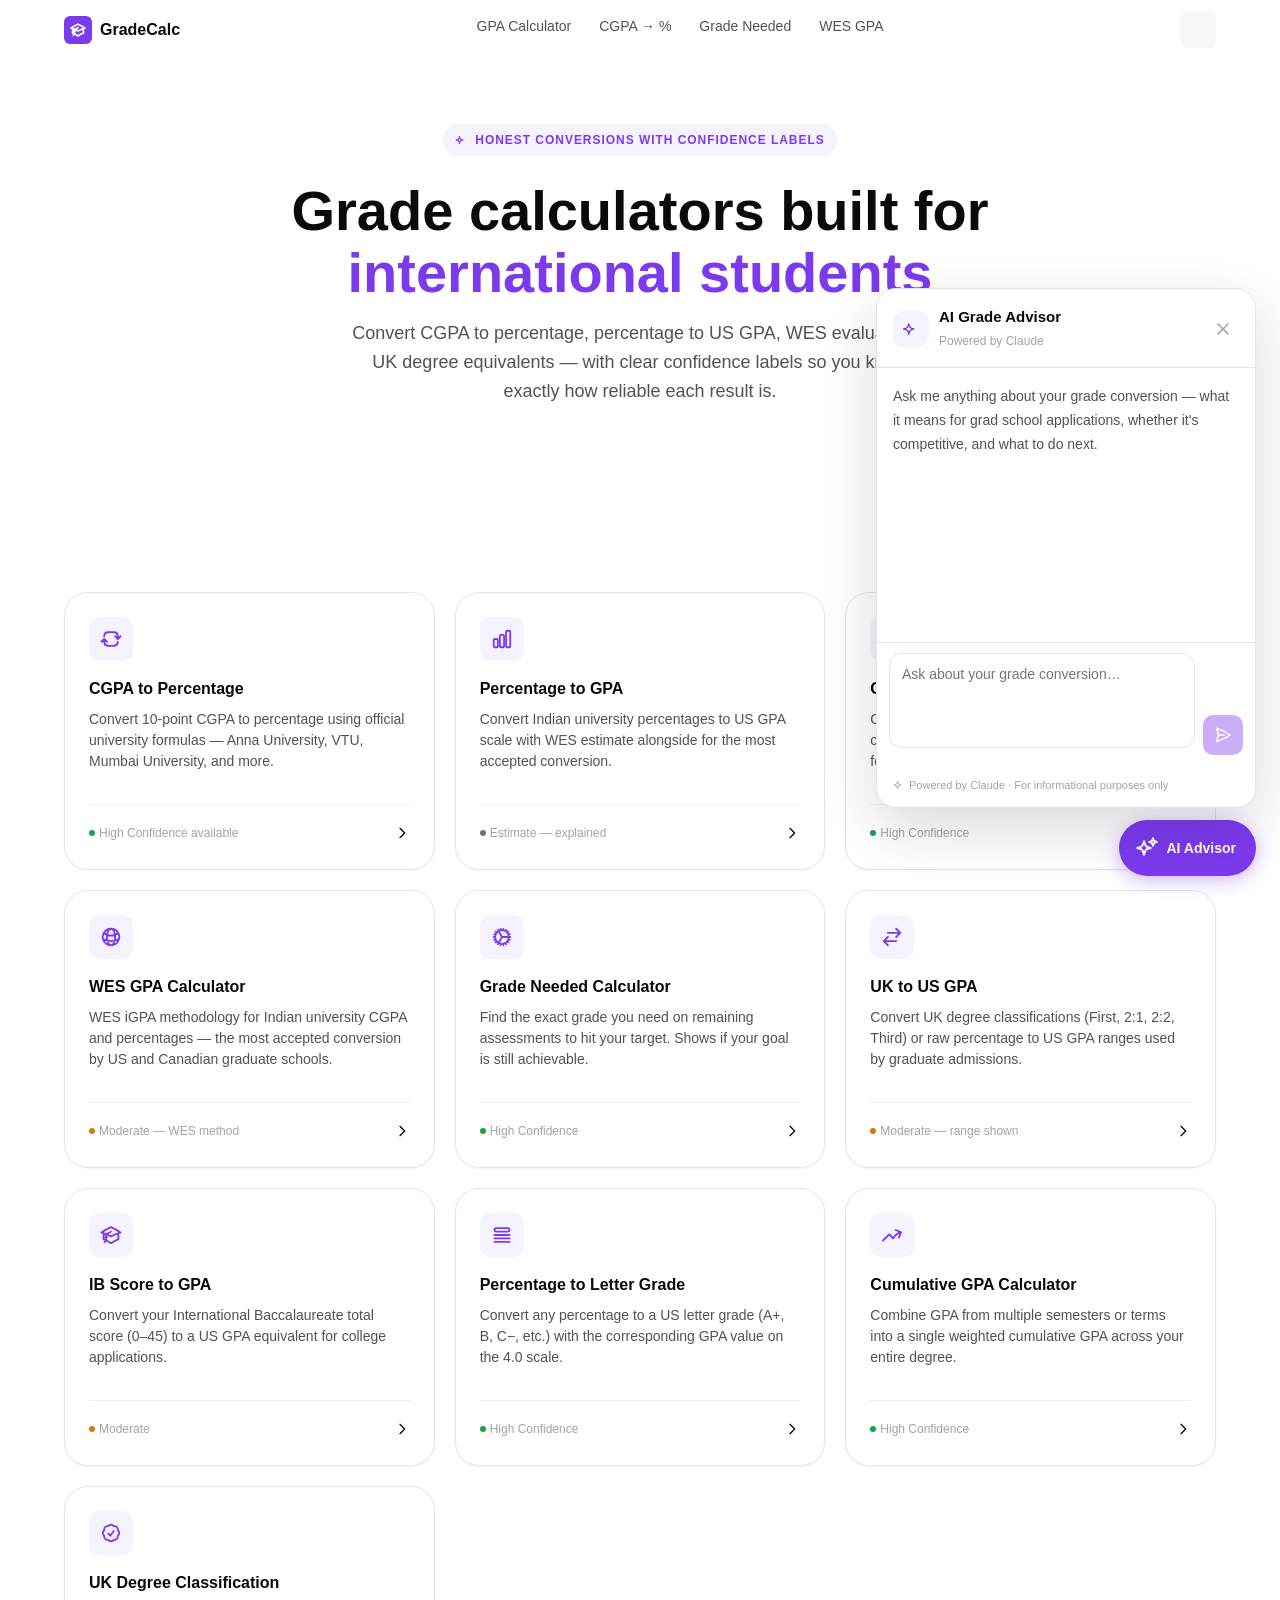
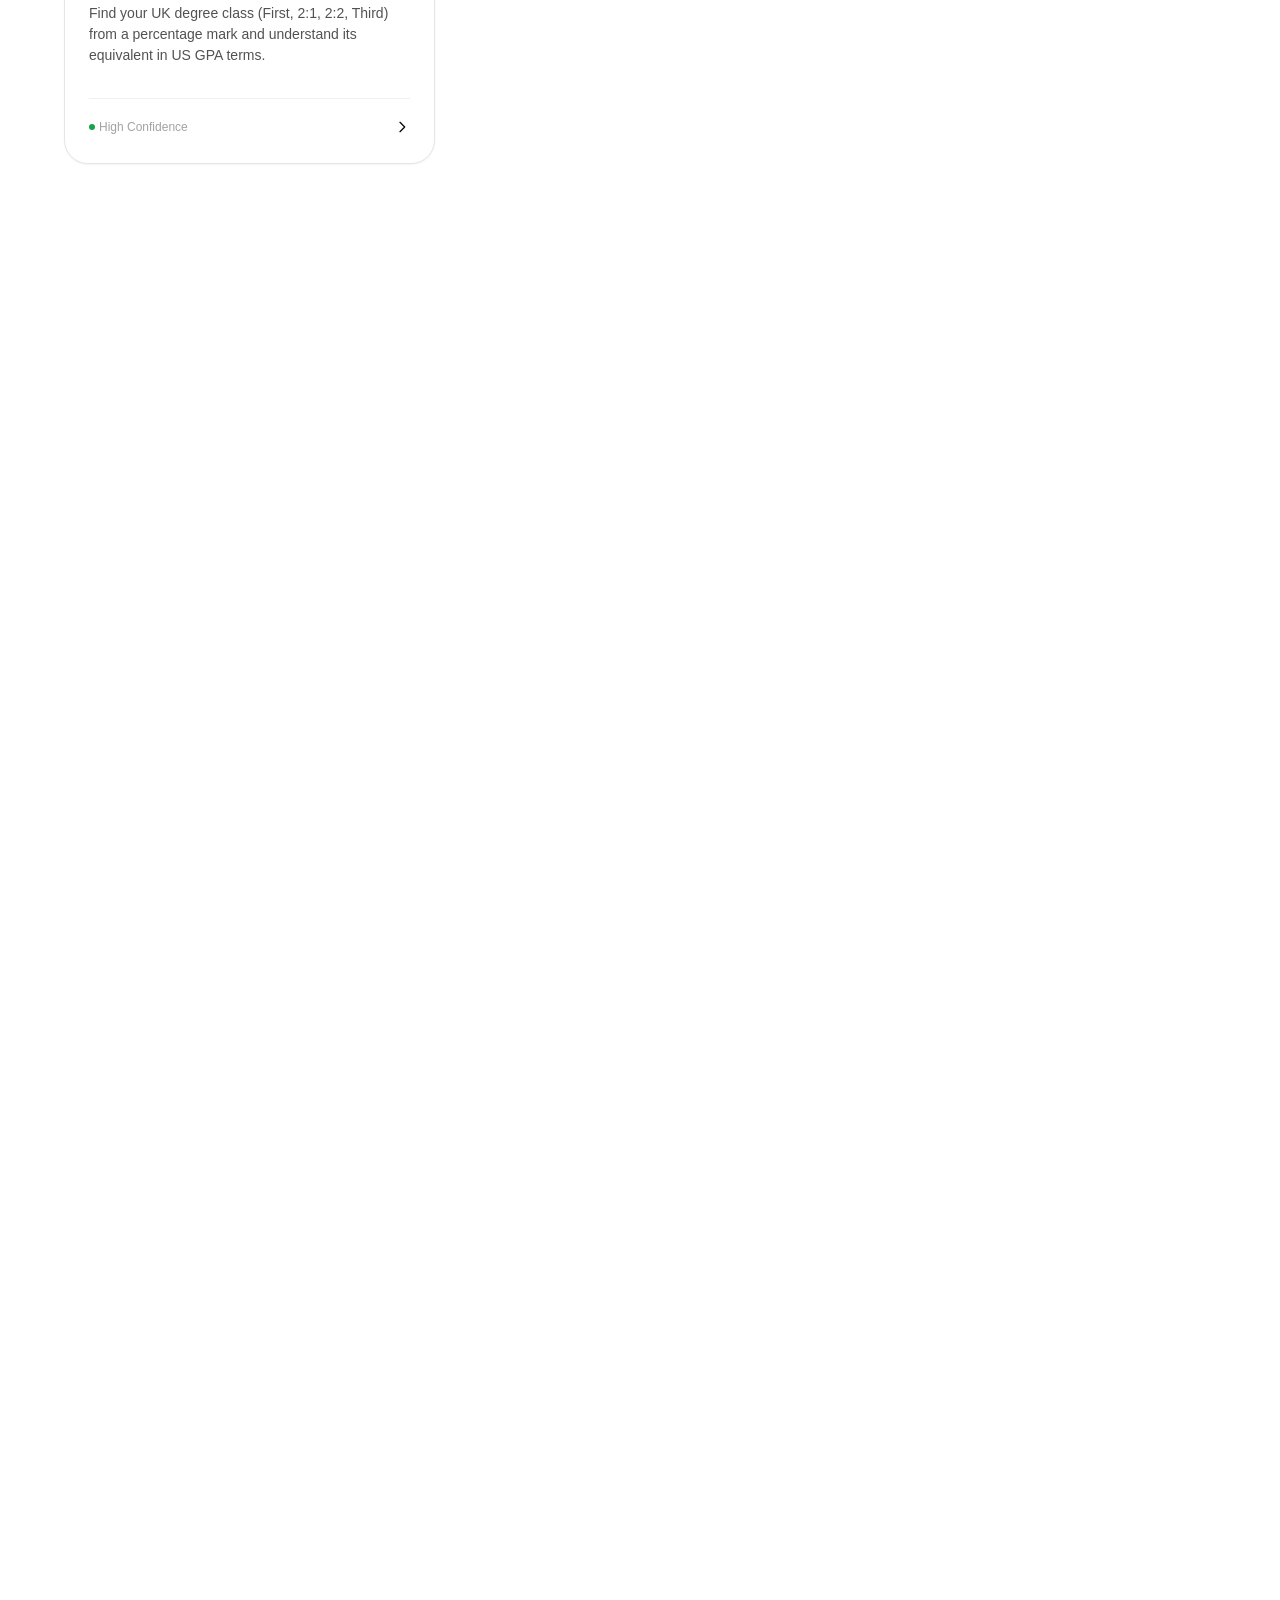
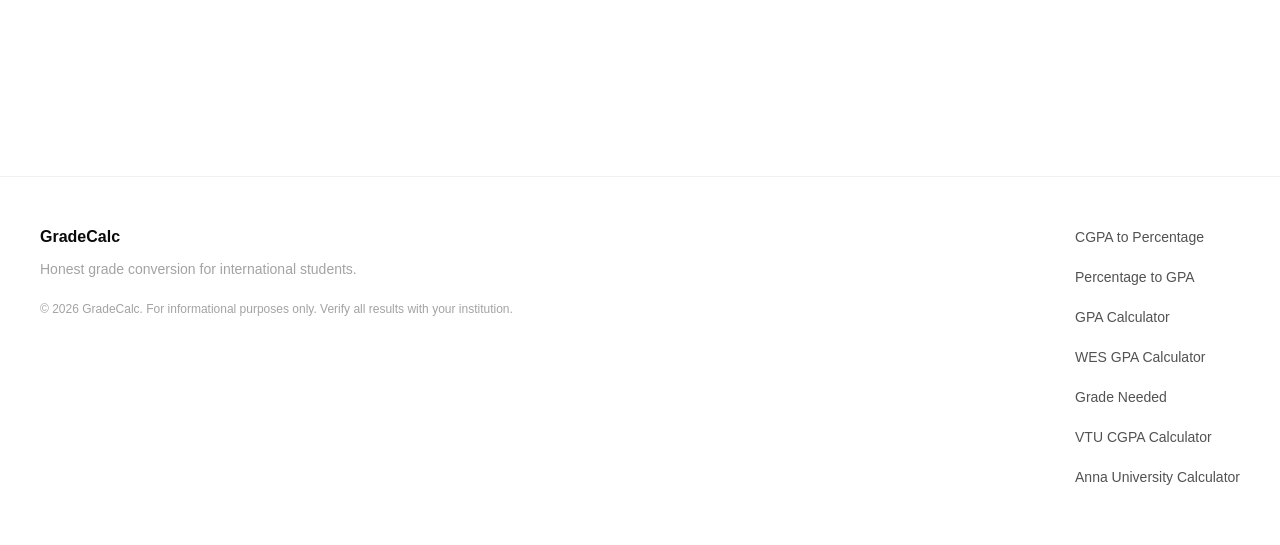
==== index.html @ edda4485 "initial build" ====
<!DOCTYPE html>
<html lang="en" data-page="home">
<head>
  <meta charset="UTF-8">
  <meta name="viewport" content="width=device-width, initial-scale=1.0">
  <title>Grade Calculator — GPA & CGPA Converter for Students</title>
  <meta name="description" content="Free grade calculators for international students: CGPA to percentage, percentage to GPA, WES GPA, UK degree conversion — all with honest confidence labels.">
  <link rel="canonical" href="https://YOURDOMAIN.com/">

  <!-- Open Graph -->
  <meta property="og:type"        content="website">
  <meta property="og:url"         content="https://YOURDOMAIN.com/">
  <meta property="og:title"       content="Grade Calculator — GPA & CGPA Converter for Students">
  <meta property="og:description" content="Free grade calculators for international students: CGPA to percentage, percentage to GPA, WES GPA, UK degree conversion — all with honest confidence labels.">

  <!-- Twitter -->
  <meta name="twitter:card"        content="summary">
  <meta name="twitter:title"       content="Grade Calculator — GPA & CGPA Converter for Students">
  <meta name="twitter:description" content="Free grade calculators for international students: CGPA to percentage, percentage to GPA, WES GPA, UK degree conversion.">

  <!-- Structured Data: WebSite -->
  <script type="application/ld+json">
  {
    "@context": "https://schema.org",
    "@type": "WebSite",
    "name": "GradeCalc",
    "url": "https://YOURDOMAIN.com/",
    "description": "Free grade conversion calculators for international students applying to US and UK universities.",
    "potentialAction": {
      "@type": "SearchAction",
      "target": "https://YOURDOMAIN.com/?q={search_term_string}",
      "query-input": "required name=search_term_string"
    }
  }
  </script>

  <!-- Structured Data: FAQPage -->
  <script type="application/ld+json">
  {
    "@context": "https://schema.org",
    "@type": "FAQPage",
    "mainEntity": [
      {
        "@type": "Question",
        "name": "How do I convert CGPA to percentage?",
        "acceptedAnswer": {
          "@type": "Answer",
          "text": "It depends on your university. Anna University uses CGPA × 9.5, VTU uses (CGPA − 0.75) × 10, and Mumbai University uses (CGPA × 7.1) + 11. Use our CGPA to Percentage Calculator for all formulas simultaneously."
        }
      },
      {
        "@type": "Question",
        "name": "What is a good GPA for US grad school from India?",
        "acceptedAnswer": {
          "@type": "Answer",
          "text": "Top US CS MS programs (rank 1–10) typically expect a GPA equivalent of 3.5+. Mid-tier programs (rank 20–50) generally accept 3.0–3.5. A CGPA of 8.0+ on a 10-point scale is roughly equivalent to 3.3–3.7 US GPA depending on the evaluator."
        }
      },
      {
        "@type": "Question",
        "name": "What is a WES GPA evaluation?",
        "acceptedAnswer": {
          "@type": "Answer",
          "text": "WES (World Education Services) is the most widely accepted international credential evaluator in the US and Canada. They use their own iGPA methodology to convert foreign grades to a 4.0 US GPA scale. Many US universities require a WES evaluation for international applicants."
        }
      },
      {
        "@type": "Question",
        "name": "How is a UK 2:1 degree equivalent in US GPA?",
        "acceptedAnswer": {
          "@type": "Answer",
          "text": "A UK Upper Second Class (2:1) degree, earned with marks between 60–69%, is generally equivalent to a US GPA of 3.3–3.7. This is MODERATE confidence — exact conversion depends on the receiving institution and credential evaluator."
        }
      },
      {
        "@type": "Question",
        "name": "How do I calculate my GPA online?",
        "acceptedAnswer": {
          "@type": "Answer",
          "text": "Use our GPA Calculator: enter each course's letter grade (A, B+, C, etc.) and credit hours. The calculator computes weighted GPA as Σ(grade points × credits) ÷ Σ(credits). This is exact arithmetic — High Confidence result."
        }
      },
      {
        "@type": "Question",
        "name": "What percentage is a 7.5 CGPA?",
        "acceptedAnswer": {
          "@type": "Answer",
          "text": "A 7.5 CGPA converts to: 71.25% (Anna University, ×9.5), 67.5% (VTU, formula (7.5−0.75)×10), and 64.25% (Mumbai University, (7.5×7.1)+11). The result varies by university — always use your institution's official formula."
        }
      },
      {
        "@type": "Question",
        "name": "Does a percentage to GPA conversion have an official standard?",
        "acceptedAnswer": {
          "@type": "Answer",
          "text": "No — the US does not have a national standard for converting percentage to GPA. US graduate schools read transcripts directly and apply their own evaluation. Any online converter gives an estimate only, which is why we label all such results as 'Estimate' rather than showing false precision."
        }
      },
      {
        "@type": "Question",
        "name": "What grade do I need on my final exam to pass?",
        "acceptedAnswer": {
          "@type": "Answer",
          "text": "Use the Grade Needed Calculator. Enter your current grade, what percentage of the course is complete, and your target final grade. The formula is: Required = (Target − Current × WeightDone) ÷ WeightRemaining. If the result exceeds 100%, it's mathematically impossible with your current standing."
        }
      }
    ]
  }
  </script>

  <link rel="stylesheet" href="/css/tokens.css">
  <link rel="stylesheet" href="/css/base.css">
  <link rel="stylesheet" href="/css/components.css">
  <link rel="stylesheet" href="/css/layout.css">
  <link rel="stylesheet" href="/css/animations.css">
</head>
<body class="page-fade-in">
  <a href="#main" class="skip-link">Skip to main content</a>

  <!-- Navbar -->
  <nav class="navbar" id="navbar">
    <div class="navbar__inner">
      <a href="/" class="navbar__logo">
        <div class="navbar__logo-icon" aria-hidden="true">
          <svg xmlns="http://www.w3.org/2000/svg" width="16" height="16" fill="none" viewBox="0 0 24 24" stroke="currentColor" stroke-width="2.5"><path stroke-linecap="round" stroke-linejoin="round" d="M4.26 10.147a60.436 60.436 0 00-.491 6.347A48.627 48.627 0 0112 20.904a48.627 48.627 0 018.232-4.41 60.46 60.46 0 00-.491-6.347m-15.482 0a50.57 50.57 0 00-2.658-.813A59.905 59.905 0 0112 3.493a59.902 59.902 0 0110.399 5.84c-.896.248-1.783.52-2.658.814m-15.482 0A50.697 50.697 0 0112 13.489a50.702 50.702 0 017.74-3.342M6.75 15a.75.75 0 100-1.5.75.75 0 000 1.5zm0 0v-3.675A55.378 55.378 0 0112 8.443m-7.007 11.55A5.981 5.981 0 006.75 15.75v-1.5"/></svg>
        </div>
        GradeCalc
      </a>
      <ul class="navbar__links" role="list">
        <li><a href="/gpa-calculator.html" class="navbar__link">GPA Calculator</a></li>
        <li><a href="/cgpa-to-percentage.html" class="navbar__link">CGPA → %</a></li>
        <li><a href="/grade-needed-calculator.html" class="navbar__link">Grade Needed</a></li>
        <li><a href="/wes-gpa-calculator.html" class="navbar__link">WES GPA</a></li>
      </ul>
      <div class="navbar__actions">
        <button class="theme-toggle" data-action="toggle-theme" aria-label="Toggle dark mode">
          <span data-theme-icon aria-hidden="true"></span>
        </button>
        <button class="nav-hamburger" id="nav-hamburger" aria-label="Open menu" aria-expanded="false">
          <svg xmlns="http://www.w3.org/2000/svg" width="20" height="20" fill="none" viewBox="0 0 24 24" stroke="currentColor" stroke-width="2" aria-hidden="true"><path stroke-linecap="round" stroke-linejoin="round" d="M3.75 6.75h16.5M3.75 12h16.5m-16.5 5.25h16.5"/></svg>
        </button>
      </div>
    </div>
  </nav>

  <!-- Mobile Drawer -->
  <div class="nav-overlay" id="nav-overlay" aria-hidden="true"></div>
  <nav class="nav-drawer" id="nav-drawer" aria-label="Mobile navigation">
    <button class="nav-drawer__close" id="nav-close" aria-label="Close menu">
      <svg xmlns="http://www.w3.org/2000/svg" width="20" height="20" fill="none" viewBox="0 0 24 24" stroke="currentColor" stroke-width="2"><path stroke-linecap="round" stroke-linejoin="round" d="M6 18L18 6M6 6l12 12"/></svg>
    </button>
    <a href="/" class="nav-drawer__link">Home</a>
    <a href="/gpa-calculator.html" class="nav-drawer__link">GPA Calculator</a>
    <a href="/cgpa-to-percentage.html" class="nav-drawer__link">CGPA to Percentage</a>
    <a href="/percentage-to-gpa.html" class="nav-drawer__link">Percentage to GPA</a>
    <a href="/wes-gpa-calculator.html" class="nav-drawer__link">WES GPA Calculator</a>
    <a href="/grade-needed-calculator.html" class="nav-drawer__link">Grade Needed</a>
    <a href="/uk-to-us-gpa.html" class="nav-drawer__link">UK to US GPA</a>
    <a href="/ib-to-gpa.html" class="nav-drawer__link">IB to GPA</a>
    <a href="/uk-degree-classification.html" class="nav-drawer__link">UK Degree Classification</a>
  </nav>

  <main id="main">
    <!-- Hero -->
    <section class="hero">
      <div class="hero__eyebrow">
        <svg xmlns="http://www.w3.org/2000/svg" width="12" height="12" fill="none" viewBox="0 0 24 24" stroke="currentColor" stroke-width="2.5"><path stroke-linecap="round" stroke-linejoin="round" d="M9.813 15.904L9 18.75l-.813-2.846a4.5 4.5 0 00-3.09-3.09L2.25 12l2.846-.813a4.5 4.5 0 003.09-3.09L9 5.25l.813 2.846a4.5 4.5 0 003.09 3.09L15.75 12l-2.846.813a4.5 4.5 0 00-3.09 3.09z"/></svg>
        Honest conversions with confidence labels
      </div>
      <h1 class="hero__title">Grade calculators built for <span>international students</span></h1>
      <p class="hero__subtitle">Convert CGPA to percentage, percentage to US GPA, WES evaluations, UK degree equivalents — with clear confidence labels so you know exactly how reliable each result is.</p>
    </section>

    <!-- Ad slot: leaderboard (above fold, pre-sized to prevent CLS) -->
    <div class="ad-slot-top">
      <div class="ad-slot ad-slot--leaderboard" data-position="top" aria-hidden="true"></div>
    </div>

    <!-- Calculator Grid -->
    <section style="max-width:var(--max-width);margin:0 auto;padding:0 var(--space-6) var(--space-16);">
      <div class="calc-grid">

        <!-- 1. CGPA to Percentage -->
        <a href="/cgpa-to-percentage.html" class="calc-grid-card">
          <div class="calc-grid-card__icon" aria-hidden="true">
            <svg xmlns="http://www.w3.org/2000/svg" width="22" height="22" fill="none" viewBox="0 0 24 24" stroke="currentColor" stroke-width="2"><path stroke-linecap="round" stroke-linejoin="round" d="M19.5 12c0-1.232-.046-2.453-.138-3.662a4.006 4.006 0 00-3.7-3.7 48.678 48.678 0 00-7.324 0 4.006 4.006 0 00-3.7 3.7c-.017.22-.032.441-.046.662M19.5 12l3-3m-3 3l-3-3m-12 3c0 1.232.046 2.453.138 3.662a4.006 4.006 0 003.7 3.7 48.656 48.656 0 007.324 0 4.006 4.006 0 003.7-3.7c.017-.22.032-.441.046-.662M4.5 12l3 3m-3-3l-3 3"/></svg>
          </div>
          <div class="calc-grid-card__title">CGPA to Percentage</div>
          <p class="calc-grid-card__desc">Convert 10-point CGPA to percentage using official university formulas — Anna University, VTU, Mumbai University, and more.</p>
          <div class="calc-grid-card__footer">
            <span class="calc-grid-card__confidence">
              <span style="width:6px;height:6px;border-radius:50%;background:var(--color-confidence-high);display:inline-block;"></span>
              High Confidence available
            </span>
            <svg xmlns="http://www.w3.org/2000/svg" width="16" height="16" fill="none" viewBox="0 0 24 24" stroke="currentColor" stroke-width="2"><path stroke-linecap="round" stroke-linejoin="round" d="M9 5l7 7-7 7"/></svg>
          </div>
        </a>

        <!-- 2. Percentage to GPA -->
        <a href="/percentage-to-gpa.html" class="calc-grid-card">
          <div class="calc-grid-card__icon" aria-hidden="true">
            <svg xmlns="http://www.w3.org/2000/svg" width="22" height="22" fill="none" viewBox="0 0 24 24" stroke="currentColor" stroke-width="2"><path stroke-linecap="round" stroke-linejoin="round" d="M3 13.125C3 12.504 3.504 12 4.125 12h2.25c.621 0 1.125.504 1.125 1.125v6.75C7.5 20.496 6.996 21 6.375 21h-2.25A1.125 1.125 0 013 19.875v-6.75zM9.75 8.625c0-.621.504-1.125 1.125-1.125h2.25c.621 0 1.125.504 1.125 1.125v11.25c0 .621-.504 1.125-1.125 1.125h-2.25a1.125 1.125 0 01-1.125-1.125V8.625zM16.5 4.125c0-.621.504-1.125 1.125-1.125h2.25C20.496 3 21 3.504 21 4.125v15.75c0 .621-.504 1.125-1.125 1.125h-2.25a1.125 1.125 0 01-1.125-1.125V4.125z"/></svg>
          </div>
          <div class="calc-grid-card__title">Percentage to GPA</div>
          <p class="calc-grid-card__desc">Convert Indian university percentages to US GPA scale with WES estimate alongside for the most accepted conversion.</p>
          <div class="calc-grid-card__footer">
            <span class="calc-grid-card__confidence">
              <span style="width:6px;height:6px;border-radius:50%;background:var(--color-confidence-estimate);display:inline-block;"></span>
              Estimate — explained
            </span>
            <svg xmlns="http://www.w3.org/2000/svg" width="16" height="16" fill="none" viewBox="0 0 24 24" stroke="currentColor" stroke-width="2"><path stroke-linecap="round" stroke-linejoin="round" d="M9 5l7 7-7 7"/></svg>
          </div>
        </a>

        <!-- 3. GPA Calculator -->
        <a href="/gpa-calculator.html" class="calc-grid-card">
          <div class="calc-grid-card__icon" aria-hidden="true">
            <svg xmlns="http://www.w3.org/2000/svg" width="22" height="22" fill="none" viewBox="0 0 24 24" stroke="currentColor" stroke-width="2"><path stroke-linecap="round" stroke-linejoin="round" d="M15.75 15.75V18m-7.5-6.75h.008v.008H8.25v-.008zm0 2.25h.008v.008H8.25V13.5zm0 2.25h.008v.008H8.25v-.008zm0 2.25h.008v.008H8.25V18zm2.498-6.75h.007v.008h-.007v-.008zm0 2.25h.007v.008h-.007V13.5zm0 2.25h.007v.008h-.007v-.008zm0 2.25h.007v.008h-.007V18zm2.504-6.75h.008v.008h-.008v-.008zm0 2.25h.008v.008h-.008V13.5zm0 2.25h.008v.008h-.008v-.008zm0 2.25h.008v.008h-.008V18zm2.498-6.75h.008v.008h-.008v-.008zm0 2.25h.008v.008h-.008V13.5zM8.25 6h7.5v2.25h-7.5V6zM12 2.25c-1.892 0-3.758.11-5.593.322C5.307 2.7 4.5 3.616 4.5 4.698V18a2.25 2.25 0 002.25 2.25h10.5A2.25 2.25 0 0019.5 18V4.698c0-1.082-.768-1.998-1.908-2.126A48.424 48.424 0 0012 2.25z"/></svg>
          </div>
          <div class="calc-grid-card__title">GPA Calculator</div>
          <p class="calc-grid-card__desc">Calculate weighted cumulative GPA up to 30 courses. Enter grade (A, B+, etc.) and credit hours for exact arithmetic results.</p>
          <div class="calc-grid-card__footer">
            <span class="calc-grid-card__confidence">
              <span style="width:6px;height:6px;border-radius:50%;background:var(--color-confidence-high);display:inline-block;"></span>
              High Confidence
            </span>
            <svg xmlns="http://www.w3.org/2000/svg" width="16" height="16" fill="none" viewBox="0 0 24 24" stroke="currentColor" stroke-width="2"><path stroke-linecap="round" stroke-linejoin="round" d="M9 5l7 7-7 7"/></svg>
          </div>
        </a>

        <!-- 4. WES GPA Calculator -->
        <a href="/wes-gpa-calculator.html" class="calc-grid-card">
          <div class="calc-grid-card__icon" aria-hidden="true">
            <svg xmlns="http://www.w3.org/2000/svg" width="22" height="22" fill="none" viewBox="0 0 24 24" stroke="currentColor" stroke-width="2"><path stroke-linecap="round" stroke-linejoin="round" d="M12 21a9.004 9.004 0 008.716-6.747M12 21a9.004 9.004 0 01-8.716-6.747M12 21c2.485 0 4.5-4.03 4.5-9S14.485 3 12 3m0 18c-2.485 0-4.5-4.03-4.5-9S9.515 3 12 3m0 0a8.997 8.997 0 017.843 4.582M12 3a8.997 8.997 0 00-7.843 4.582m15.686 0A11.953 11.953 0 0112 10.5c-2.998 0-5.74-1.1-7.843-2.918m15.686 0A8.959 8.959 0 0121 12c0 .778-.099 1.533-.284 2.253m0 0A17.919 17.919 0 0112 16.5c-3.162 0-6.133-.815-8.716-2.247m0 0A9.015 9.015 0 013 12c0-1.605.42-3.113 1.157-4.418"/></svg>
          </div>
          <div class="calc-grid-card__title">WES GPA Calculator</div>
          <p class="calc-grid-card__desc">WES iGPA methodology for Indian university CGPA and percentages — the most accepted conversion by US and Canadian graduate schools.</p>
          <div class="calc-grid-card__footer">
            <span class="calc-grid-card__confidence">
              <span style="width:6px;height:6px;border-radius:50%;background:var(--color-confidence-moderate);display:inline-block;"></span>
              Moderate — WES method
            </span>
            <svg xmlns="http://www.w3.org/2000/svg" width="16" height="16" fill="none" viewBox="0 0 24 24" stroke="currentColor" stroke-width="2"><path stroke-linecap="round" stroke-linejoin="round" d="M9 5l7 7-7 7"/></svg>
          </div>
        </a>

        <!-- 5. Grade Needed -->
        <a href="/grade-needed-calculator.html" class="calc-grid-card">
          <div class="calc-grid-card__icon" aria-hidden="true">
            <svg xmlns="http://www.w3.org/2000/svg" width="22" height="22" fill="none" viewBox="0 0 24 24" stroke="currentColor" stroke-width="2"><path stroke-linecap="round" stroke-linejoin="round" d="M4.5 12a7.5 7.5 0 0015 0m-15 0a7.5 7.5 0 1115 0m-15 0H3m16.5 0H21m-1.5 0H12m-8.457 3.077l1.41-.513m14.095-5.13l1.41-.513M5.106 17.785l1.15-.964m11.49-9.642l1.149-.964M7.501 19.795l.75-1.3m7.5-12.99l.75-1.3m-6.063 16.658l.26-1.477m2.605-14.772l.26-1.477m0 17.726l-.26-1.477M10.698 4.614l-.26-1.477M16.5 19.794l-.75-1.299M7.5 4.205L12 12m6.894 5.785l-1.149-.964M6.256 7.178l-1.15-.964m15.352 8.864l-1.41-.513M4.954 9.435l-1.41-.514M12.002 12l-3.75 6.495"/></svg>
          </div>
          <div class="calc-grid-card__title">Grade Needed Calculator</div>
          <p class="calc-grid-card__desc">Find the exact grade you need on remaining assessments to hit your target. Shows if your goal is still achievable.</p>
          <div class="calc-grid-card__footer">
            <span class="calc-grid-card__confidence">
              <span style="width:6px;height:6px;border-radius:50%;background:var(--color-confidence-high);display:inline-block;"></span>
              High Confidence
            </span>
            <svg xmlns="http://www.w3.org/2000/svg" width="16" height="16" fill="none" viewBox="0 0 24 24" stroke="currentColor" stroke-width="2"><path stroke-linecap="round" stroke-linejoin="round" d="M9 5l7 7-7 7"/></svg>
          </div>
        </a>

        <!-- 6. UK to US GPA -->
        <a href="/uk-to-us-gpa.html" class="calc-grid-card">
          <div class="calc-grid-card__icon" aria-hidden="true">
            <svg xmlns="http://www.w3.org/2000/svg" width="22" height="22" fill="none" viewBox="0 0 24 24" stroke="currentColor" stroke-width="2"><path stroke-linecap="round" stroke-linejoin="round" d="M7.5 21L3 16.5m0 0L7.5 12M3 16.5h13.5m0-13.5L21 7.5m0 0L16.5 12M21 7.5H7.5"/></svg>
          </div>
          <div class="calc-grid-card__title">UK to US GPA</div>
          <p class="calc-grid-card__desc">Convert UK degree classifications (First, 2:1, 2:2, Third) or raw percentage to US GPA ranges used by graduate admissions.</p>
          <div class="calc-grid-card__footer">
            <span class="calc-grid-card__confidence">
              <span style="width:6px;height:6px;border-radius:50%;background:var(--color-confidence-moderate);display:inline-block;"></span>
              Moderate — range shown
            </span>
            <svg xmlns="http://www.w3.org/2000/svg" width="16" height="16" fill="none" viewBox="0 0 24 24" stroke="currentColor" stroke-width="2"><path stroke-linecap="round" stroke-linejoin="round" d="M9 5l7 7-7 7"/></svg>
          </div>
        </a>

        <!-- 7. IB to GPA -->
        <a href="/ib-to-gpa.html" class="calc-grid-card">
          <div class="calc-grid-card__icon" aria-hidden="true">
            <svg xmlns="http://www.w3.org/2000/svg" width="22" height="22" fill="none" viewBox="0 0 24 24" stroke="currentColor" stroke-width="2"><path stroke-linecap="round" stroke-linejoin="round" d="M4.26 10.147a60.436 60.436 0 00-.491 6.347A48.627 48.627 0 0112 20.904a48.627 48.627 0 018.232-4.41 60.46 60.46 0 00-.491-6.347m-15.482 0a50.57 50.57 0 00-2.658-.813A59.905 59.905 0 0112 3.493a59.902 59.902 0 0110.399 5.84c-.896.248-1.783.52-2.658.814m-15.482 0A50.697 50.697 0 0112 13.489a50.702 50.702 0 017.74-3.342M6.75 15a.75.75 0 100-1.5.75.75 0 000 1.5zm0 0v-3.675A55.378 55.378 0 0112 8.443m-7.007 11.55A5.981 5.981 0 006.75 15.75v-1.5"/></svg>
          </div>
          <div class="calc-grid-card__title">IB Score to GPA</div>
          <p class="calc-grid-card__desc">Convert your International Baccalaureate total score (0–45) to a US GPA equivalent for college applications.</p>
          <div class="calc-grid-card__footer">
            <span class="calc-grid-card__confidence">
              <span style="width:6px;height:6px;border-radius:50%;background:var(--color-confidence-moderate);display:inline-block;"></span>
              Moderate
            </span>
            <svg xmlns="http://www.w3.org/2000/svg" width="16" height="16" fill="none" viewBox="0 0 24 24" stroke="currentColor" stroke-width="2"><path stroke-linecap="round" stroke-linejoin="round" d="M9 5l7 7-7 7"/></svg>
          </div>
        </a>

        <!-- 8. Percentage to Letter Grade -->
        <a href="/percentage-to-letter-grade.html" class="calc-grid-card">
          <div class="calc-grid-card__icon" aria-hidden="true">
            <svg xmlns="http://www.w3.org/2000/svg" width="22" height="22" fill="none" viewBox="0 0 24 24" stroke="currentColor" stroke-width="2"><path stroke-linecap="round" stroke-linejoin="round" d="M3.75 12h16.5m-16.5 3.75h16.5M3.75 19.5h16.5M5.625 4.5h12.75a1.875 1.875 0 010 3.75H5.625a1.875 1.875 0 010-3.75z"/></svg>
          </div>
          <div class="calc-grid-card__title">Percentage to Letter Grade</div>
          <p class="calc-grid-card__desc">Convert any percentage to a US letter grade (A+, B, C−, etc.) with the corresponding GPA value on the 4.0 scale.</p>
          <div class="calc-grid-card__footer">
            <span class="calc-grid-card__confidence">
              <span style="width:6px;height:6px;border-radius:50%;background:var(--color-confidence-high);display:inline-block;"></span>
              High Confidence
            </span>
            <svg xmlns="http://www.w3.org/2000/svg" width="16" height="16" fill="none" viewBox="0 0 24 24" stroke="currentColor" stroke-width="2"><path stroke-linecap="round" stroke-linejoin="round" d="M9 5l7 7-7 7"/></svg>
          </div>
        </a>

        <!-- 9. Cumulative GPA -->
        <a href="/cumulative-gpa-calculator.html" class="calc-grid-card">
          <div class="calc-grid-card__icon" aria-hidden="true">
            <svg xmlns="http://www.w3.org/2000/svg" width="22" height="22" fill="none" viewBox="0 0 24 24" stroke="currentColor" stroke-width="2"><path stroke-linecap="round" stroke-linejoin="round" d="M2.25 18L9 11.25l4.306 4.307a11.95 11.95 0 015.814-5.519l2.74-1.22m0 0l-5.94-2.28m5.94 2.28l-2.28 5.941"/></svg>
          </div>
          <div class="calc-grid-card__title">Cumulative GPA Calculator</div>
          <p class="calc-grid-card__desc">Combine GPA from multiple semesters or terms into a single weighted cumulative GPA across your entire degree.</p>
          <div class="calc-grid-card__footer">
            <span class="calc-grid-card__confidence">
              <span style="width:6px;height:6px;border-radius:50%;background:var(--color-confidence-high);display:inline-block;"></span>
              High Confidence
            </span>
            <svg xmlns="http://www.w3.org/2000/svg" width="16" height="16" fill="none" viewBox="0 0 24 24" stroke="currentColor" stroke-width="2"><path stroke-linecap="round" stroke-linejoin="round" d="M9 5l7 7-7 7"/></svg>
          </div>
        </a>

        <!-- 10. UK Degree Classification -->
        <a href="/uk-degree-classification.html" class="calc-grid-card">
          <div class="calc-grid-card__icon" aria-hidden="true">
            <svg xmlns="http://www.w3.org/2000/svg" width="22" height="22" fill="none" viewBox="0 0 24 24" stroke="currentColor" stroke-width="2"><path stroke-linecap="round" stroke-linejoin="round" d="M9 12.75L11.25 15 15 9.75M21 12c0 1.268-.63 2.39-1.593 3.068a3.745 3.745 0 01-1.043 3.296 3.745 3.745 0 01-3.296 1.043A3.745 3.745 0 0112 21c-1.268 0-2.39-.63-3.068-1.593a3.746 3.746 0 01-3.296-1.043 3.745 3.745 0 01-1.043-3.296A3.745 3.745 0 013 12c0-1.268.63-2.39 1.593-3.068a3.745 3.745 0 011.043-3.296 3.746 3.746 0 013.296-1.043A3.746 3.746 0 0112 3c1.268 0 2.39.63 3.068 1.593a3.746 3.746 0 013.296 1.043 3.746 3.746 0 011.043 3.296A3.745 3.745 0 0121 12z"/></svg>
          </div>
          <div class="calc-grid-card__title">UK Degree Classification</div>
          <p class="calc-grid-card__desc">Find your UK degree class (First, 2:1, 2:2, Third) from a percentage mark and understand its equivalent in US GPA terms.</p>
          <div class="calc-grid-card__footer">
            <span class="calc-grid-card__confidence">
              <span style="width:6px;height:6px;border-radius:50%;background:var(--color-confidence-high);display:inline-block;"></span>
              High Confidence
            </span>
            <svg xmlns="http://www.w3.org/2000/svg" width="16" height="16" fill="none" viewBox="0 0 24 24" stroke="currentColor" stroke-width="2"><path stroke-linecap="round" stroke-linejoin="round" d="M9 5l7 7-7 7"/></svg>
          </div>
        </a>

      </div><!-- /.calc-grid -->
    </section>

    <!-- Content section -->
    <section style="max-width:760px;margin:0 auto;padding:0 var(--space-6) var(--space-16);" class="reveal">
      <div class="prose">
        <h2>Why a grade conversion calculator built for international students?</h2>
        <p>Most online grade calculators were built for US students. They show a single number — often wrong — and never explain how confident they are in that number. For international students applying to US or UK graduate programs, this false precision can be genuinely harmful: you might decide not to apply to a program you could get into, or apply to one that's out of reach.</p>

        <p>GradeCalc is different in one fundamental way: <strong>every result shows its confidence tier</strong> — High, Moderate, or Estimate — so you know when to trust the number and when to verify it. If an official university formula exists (like VTU's or Anna University's), we use it and label the result High Confidence. If it's a widely-used approximation (like UK degree to US GPA), we show a range with Moderate confidence. If there's no standard at all, we say so explicitly.</p>

        <h2>What the confidence tiers mean</h2>
        <p><strong>High Confidence</strong> means an official formula exists, published by the university or institution. The result is exact. <strong>Moderate Confidence</strong> means a widely-accepted approximation is used, but the result depends on the receiving institution. We show a range. <strong>Estimate</strong> means there is no official standard — the result is for general reference only, and you should verify directly with your target institution.</p>

        <p>No other grade calculator in this space labels its results this way. It's a trust feature, not a cop-out.</p>

        <h2>Who this site is for</h2>
        <p>Primarily Indian undergraduate students applying to MS programs in the US or UK. Indian universities use 10-point CGPA scales, percentages, or letter grades — none of which map cleanly to the 4.0 US GPA scale. The conversion is genuinely ambiguous, and the AI Advisor on this site helps explain what your specific grade means for specific programs.</p>

        <div class="callout callout--info" style="margin-top:var(--space-6);">
          <svg xmlns="http://www.w3.org/2000/svg" class="callout__icon" width="16" height="16" fill="none" viewBox="0 0 24 24" stroke="currentColor" stroke-width="2"><path stroke-linecap="round" stroke-linejoin="round" d="M13 16h-1v-4h-1m1-4h.01M21 12a9 9 0 11-18 0 9 9 0 0118 0z"/></svg>
          <span>These calculators are for informational purposes only. Always verify conversions directly with your target institution or a credential evaluator such as WES before submitting applications.</span>
        </div>
      </div>

      <!-- FAQ -->
      <div class="faq-section" id="faq">
        <h2 class="section-title" style="margin-top:var(--space-12);">Frequently Asked Questions</h2>

        <div class="faq-item">
          <button class="faq-question" aria-expanded="false">How do I convert my CGPA to percentage?<svg class="faq-question__chevron" xmlns="http://www.w3.org/2000/svg" width="20" height="20" fill="none" viewBox="0 0 24 24" stroke="currentColor" stroke-width="2"><path stroke-linecap="round" stroke-linejoin="round" d="M19 9l-7 7-7-7"/></svg></button>
          <div class="faq-answer"><div class="faq-answer__content">Use your university's official formula. Anna University: CGPA × 9.5. VTU: (CGPA − 0.75) × 10. Mumbai University: (CGPA × 7.1) + 11. For other universities, use our <a href="/cgpa-to-percentage.html">CGPA to Percentage calculator</a> which shows all four formulas at once so you can select the one that matches your institution.</div></div>
        </div>

        <div class="faq-item">
          <button class="faq-question" aria-expanded="false">What is a good CGPA for US MS programs?<svg class="faq-question__chevron" xmlns="http://www.w3.org/2000/svg" width="20" height="20" fill="none" viewBox="0 0 24 24" stroke="currentColor" stroke-width="2"><path stroke-linecap="round" stroke-linejoin="round" d="M19 9l-7 7-7-7"/></svg></button>
          <div class="faq-answer"><div class="faq-answer__content">Top 10 US CS MS programs typically expect a GPA equivalent of 3.5+ (roughly 8.5+ CGPA on a 10-point scale under WES iGPA). Mid-tier programs (rank 20–50) typically accept 3.0–3.5 (roughly 7.0–8.0 CGPA). Note that US schools read your transcript directly — CGPA is context for you, not what they officially see.</div></div>
        </div>

        <div class="faq-item">
          <button class="faq-question" aria-expanded="false">Do I need a WES evaluation for a US MS application?<svg class="faq-question__chevron" xmlns="http://www.w3.org/2000/svg" width="20" height="20" fill="none" viewBox="0 0 24 24" stroke="currentColor" stroke-width="2"><path stroke-linecap="round" stroke-linejoin="round" d="M19 9l-7 7-7-7"/></svg></button>
          <div class="faq-answer"><div class="faq-answer__content">It depends on the program. Many US universities accept official transcripts directly and evaluate grades themselves. Others require a credential evaluation from WES or a similar agency. Check each university's international applicant requirements before applying. The <a href="/wes-gpa-calculator.html">WES GPA calculator</a> here estimates what WES would calculate for your grades.</div></div>
        </div>

        <div class="faq-item">
          <button class="faq-question" aria-expanded="false">How is a UK 2:1 degree equivalent in US GPA terms?<svg class="faq-question__chevron" xmlns="http://www.w3.org/2000/svg" width="20" height="20" fill="none" viewBox="0 0 24 24" stroke="currentColor" stroke-width="2"><path stroke-linecap="round" stroke-linejoin="round" d="M19 9l-7 7-7-7"/></svg></button>
          <div class="faq-answer"><div class="faq-answer__content">A UK 2:1 (Upper Second Class, 60–69%) is broadly equivalent to 3.3–3.7 US GPA. This is a Moderate Confidence range — the exact conversion depends on the receiving US institution and which credential evaluator they use. A First Class (70%+) is consistently viewed as 4.0 equivalent.</div></div>
        </div>

        <div class="faq-item">
          <button class="faq-question" aria-expanded="false">Is there an official percentage-to-GPA conversion?<svg class="faq-question__chevron" xmlns="http://www.w3.org/2000/svg" width="20" height="20" fill="none" viewBox="0 0 24 24" stroke="currentColor" stroke-width="2"><path stroke-linecap="round" stroke-linejoin="round" d="M19 9l-7 7-7-7"/></svg></button>
          <div class="faq-answer"><div class="faq-answer__content">No — the US does not have a national standard for converting percentages to GPA. US graduate schools typically read international transcripts directly and apply institutional judgment. Any online tool showing a precise GPA from a percentage is giving you an estimate. We label these clearly as "Estimate" and show a range rather than a single misleading number.</div></div>
        </div>

        <div class="faq-item">
          <button class="faq-question" aria-expanded="false">What grade do I need to maintain my current GPA?<svg class="faq-question__chevron" xmlns="http://www.w3.org/2000/svg" width="20" height="20" fill="none" viewBox="0 0 24 24" stroke="currentColor" stroke-width="2"><path stroke-linecap="round" stroke-linejoin="round" d="M19 9l-7 7-7-7"/></svg></button>
          <div class="faq-answer"><div class="faq-answer__content">Use the <a href="/grade-needed-calculator.html">Grade Needed Calculator</a>. Enter your current grade, the percentage of the course already completed, and your target. The formula is: Required = (Target − Current × WeightDone) ÷ WeightRemaining. If the result exceeds 100%, we show a clear "Mathematically impossible" message rather than letting you plan for an unachievable outcome.</div></div>
        </div>

        <div class="faq-item">
          <button class="faq-question" aria-expanded="false">What is the VTU CGPA to percentage formula?<svg class="faq-question__chevron" xmlns="http://www.w3.org/2000/svg" width="20" height="20" fill="none" viewBox="0 0 24 24" stroke="currentColor" stroke-width="2"><path stroke-linecap="round" stroke-linejoin="round" d="M19 9l-7 7-7-7"/></svg></button>
          <div class="faq-answer"><div class="faq-answer__content">VTU's official formula is: Percentage = (CGPA − 0.75) × 10. This is published in an official VTU notification and applies to all VTU-affiliated colleges in Karnataka. For example, a CGPA of 8.0 gives (8.0 − 0.75) × 10 = 72.5%. See the <a href="/cgpa-to-percentage-vtu.html">VTU CGPA to Percentage Calculator</a> for the full calculator and worked examples.</div></div>
        </div>

        <div class="faq-item">
          <button class="faq-question" aria-expanded="false">How do I convert an IB score to a US GPA?<svg class="faq-question__chevron" xmlns="http://www.w3.org/2000/svg" width="20" height="20" fill="none" viewBox="0 0 24 24" stroke="currentColor" stroke-width="2"><path stroke-linecap="round" stroke-linejoin="round" d="M19 9l-7 7-7-7"/></svg></button>
          <div class="faq-answer"><div class="faq-answer__content">The IB total score (0–45) has no official US GPA equivalent, but common approximations are: 45 = 4.0, 38–41 = 3.7, 34–37 = 3.3, 30–33 = 3.0. This is a Moderate Confidence conversion — results vary by institution. Use the <a href="/ib-to-gpa.html">IB to GPA Calculator</a> and confirm with your target school's admissions office.</div></div>
        </div>

      </div><!-- /.faq-section -->
    </section>
  </main>

  <footer class="footer">
    <div class="footer__inner">
      <div>
        <a href="/" class="footer__brand">GradeCalc</a>
        <p class="footer__tagline">Honest grade conversion for international students.</p>
        <p class="footer__copy">© 2026 GradeCalc. For informational purposes only. Verify all results with your institution.</p>
      </div>
      <ul class="footer__links">
        <li><a href="/cgpa-to-percentage.html" class="footer__link">CGPA to Percentage</a></li>
        <li><a href="/percentage-to-gpa.html" class="footer__link">Percentage to GPA</a></li>
        <li><a href="/gpa-calculator.html" class="footer__link">GPA Calculator</a></li>
        <li><a href="/wes-gpa-calculator.html" class="footer__link">WES GPA Calculator</a></li>
        <li><a href="/grade-needed-calculator.html" class="footer__link">Grade Needed</a></li>
        <li><a href="/cgpa-to-percentage-vtu.html" class="footer__link">VTU CGPA Calculator</a></li>
        <li><a href="/cgpa-to-percentage-anna-university.html" class="footer__link">Anna University Calculator</a></li>
      </ul>
    </div>
  </footer>

  <script src="/js/analytics.js" defer></script>
  <script src="/js/calculators.js" defer></script>
  <script src="/js/validation.js" defer></script>
  <script src="/js/ui.js" defer></script>
  <script src="/js/ai-advisor.js" defer></script>
</body>
</html>
---- css/tokens.css ----
/* ============================================================
   DESIGN TOKENS — Single source of truth for all visual values
   Never use raw hex/px/rem values in component CSS files.
   Always reference a token from this file.
   ============================================================ */

:root {
  /* ── Colors: Light mode ── */
  --color-bg-primary:       #ffffff;
  --color-bg-secondary:     #f8f8f8;
  --color-bg-card:          #ffffff;
  --color-border:           #e5e5e5;
  --color-border-subtle:    #f0f0f0;
  --color-text-primary:     #0a0a0a;
  --color-text-secondary:   #525252;
  --color-text-tertiary:    #a3a3a3;
  --color-accent:           #7C3AED;
  --color-accent-hover:     #6d28d9;
  --color-accent-subtle:    #f5f3ff;
  --color-success:          #16a34a;
  --color-success-subtle:   #f0fdf4;
  --color-warning:          #d97706;
  --color-warning-subtle:   #fffbeb;
  --color-error:            #dc2626;
  --color-error-subtle:     #fef2f2;

  /* Confidence tier colors */
  --color-confidence-high:     #16a34a;
  --color-confidence-moderate: #d97706;
  --color-confidence-estimate: #737373;

  /* Grade band result colors */
  --color-grade-a:     #16a34a;
  --color-grade-b:     #d97706;
  --color-grade-c:     #ea580c;
  --color-grade-d:     #dc2626;

  /* ── Typography ── */
  --font-sans: -apple-system, BlinkMacSystemFont, 'Segoe UI', 'Inter', sans-serif;
  --font-mono: 'SF Mono', 'Fira Code', 'Cascadia Code', monospace;

  --text-xs:   0.75rem;
  --text-sm:   0.875rem;
  --text-base: 1rem;
  --text-lg:   1.125rem;
  --text-xl:   1.25rem;
  --text-2xl:  1.5rem;
  --text-3xl:  1.875rem;
  --text-result: 3rem;

  --leading-xs:   1rem;
  --leading-sm:   1.25rem;
  --leading-base: 1.5rem;
  --leading-lg:   1.75rem;
  --leading-xl:   1.75rem;
  --leading-2xl:  2rem;
  --leading-3xl:  2.25rem;
  --leading-tight: 1;

  --font-weight-normal:   400;
  --font-weight-medium:   500;
  --font-weight-semibold: 600;
  --font-weight-bold:     700;

  /* ── Spacing (8px grid) ── */
  --space-1:  0.25rem;   /* 4px  */
  --space-2:  0.5rem;    /* 8px  */
  --space-3:  0.75rem;   /* 12px */
  --space-4:  1rem;      /* 16px */
  --space-5:  1.25rem;   /* 20px */
  --space-6:  1.5rem;    /* 24px */
  --space-8:  2rem;      /* 32px */
  --space-10: 2.5rem;    /* 40px */
  --space-12: 3rem;      /* 48px */
  --space-16: 4rem;      /* 64px */
  --space-20: 5rem;      /* 80px */

  /* ── Border radius ── */
  --radius-sm:   6px;
  --radius-md:   10px;
  --radius-lg:   16px;
  --radius-xl:   24px;
  --radius-full: 9999px;

  /* ── Shadows (removed in dark mode) ── */
  --shadow-sm: 0 1px 2px 0 rgb(0 0 0 / 0.05);
  --shadow-md: 0 4px 6px -1px rgb(0 0 0 / 0.07), 0 2px 4px -2px rgb(0 0 0 / 0.05);
  --shadow-lg: 0 10px 15px -3px rgb(0 0 0 / 0.08), 0 4px 6px -4px rgb(0 0 0 / 0.05);
  --shadow-xl: 0 20px 25px -5px rgb(0 0 0 / 0.08), 0 8px 10px -6px rgb(0 0 0 / 0.04);

  /* ── Layout ── */
  --max-width: 1200px;
  --nav-height: 60px;

  /* ── Transitions ── */
  --transition-fast:   150ms ease;
  --transition-base:   200ms ease;
  --transition-slow:   300ms ease;
}

/* ── Dark mode overrides ── */
@media (prefers-color-scheme: dark) {
  :root:not([data-theme="light"]) {
    --color-bg-primary:     #0a0a0a;
    --color-bg-secondary:   #111111;
    --color-bg-card:        #141414;
    --color-border:         #262626;
    --color-border-subtle:  #1a1a1a;
    --color-text-primary:   #fafafa;
    --color-text-secondary: #a3a3a3;
    --color-text-tertiary:  #525252;
    --color-accent:         #8b5cf6;
    --color-accent-hover:   #7c3aed;
    --color-accent-subtle:  #1e1b4b;
    --color-success-subtle: #052e16;
    --color-warning-subtle: #1c1107;
    --color-error-subtle:   #1c0707;
    --shadow-sm: none;
    --shadow-md: none;
    --shadow-lg: none;
    --shadow-xl: none;
  }
}

/* Manual dark mode override via toggle */
[data-theme="dark"] {
  --color-bg-primary:     #0a0a0a;
  --color-bg-secondary:   #111111;
  --color-bg-card:        #141414;
  --color-border:         #262626;
  --color-border-subtle:  #1a1a1a;
  --color-text-primary:   #fafafa;
  --color-text-secondary: #a3a3a3;
  --color-text-tertiary:  #525252;
  --color-accent:         #8b5cf6;
  --color-accent-hover:   #7c3aed;
  --color-accent-subtle:  #1e1b4b;
  --color-success-subtle: #052e16;
  --color-warning-subtle: #1c1107;
  --color-error-subtle:   #1c0707;
  --shadow-sm: none;
  --shadow-md: none;
  --shadow-lg: none;
  --shadow-xl: none;
}

[data-theme="light"] {
  --color-bg-primary:     #ffffff;
  --color-bg-secondary:   #f8f8f8;
  --color-bg-card:        #ffffff;
  --color-border:         #e5e5e5;
  --color-border-subtle:  #f0f0f0;
  --color-text-primary:   #0a0a0a;
  --color-text-secondary: #525252;
  --color-text-tertiary:  #a3a3a3;
  --color-accent:         #7C3AED;
  --color-accent-hover:   #6d28d9;
  --color-accent-subtle:  #f5f3ff;
  --color-success-subtle: #f0fdf4;
  --color-warning-subtle: #fffbeb;
  --color-error-subtle:   #fef2f2;
  --shadow-sm: 0 1px 2px 0 rgb(0 0 0 / 0.05);
  --shadow-md: 0 4px 6px -1px rgb(0 0 0 / 0.07), 0 2px 4px -2px rgb(0 0 0 / 0.05);
  --shadow-lg: 0 10px 15px -3px rgb(0 0 0 / 0.08), 0 4px 6px -4px rgb(0 0 0 / 0.05);
  --shadow-xl: 0 20px 25px -5px rgb(0 0 0 / 0.08), 0 8px 10px -6px rgb(0 0 0 / 0.04);
}
---- css/base.css ----
/* ============================================================
   BASE — Reset, body, typography defaults
   ============================================================ */

*, *::before, *::after {
  box-sizing: border-box;
  margin: 0;
  padding: 0;
}

html {
  scroll-behavior: smooth;
  -webkit-text-size-adjust: 100%;
}

body {
  font-family: var(--font-sans);
  font-size: var(--text-base);
  line-height: var(--leading-base);
  color: var(--color-text-primary);
  background-color: var(--color-bg-primary);
  transition: background-color var(--transition-base), color var(--transition-base);
  -webkit-font-smoothing: antialiased;
  -moz-osx-font-smoothing: grayscale;
}

/* ── Typography ── */

h1, h2, h3, h4, h5, h6 {
  font-weight: var(--font-weight-semibold);
  line-height: 1.2;
  color: var(--color-text-primary);
}

h1 { font-size: var(--text-3xl); line-height: var(--leading-3xl); }
h2 { font-size: var(--text-2xl); line-height: var(--leading-2xl); }
h3 { font-size: var(--text-xl);  line-height: var(--leading-xl); }
h4 { font-size: var(--text-lg);  line-height: var(--leading-lg); }

p {
  color: var(--color-text-secondary);
  line-height: var(--leading-base);
  margin-bottom: var(--space-4);
}

p:last-child { margin-bottom: 0; }

a {
  color: var(--color-accent);
  text-decoration: none;
  transition: color var(--transition-fast);
}

a:hover { color: var(--color-accent-hover); text-decoration: underline; }

ul, ol {
  padding-left: var(--space-6);
  color: var(--color-text-secondary);
}

li { margin-bottom: var(--space-2); }

code, kbd {
  font-family: var(--font-mono);
  font-size: 0.9em;
  background: var(--color-bg-secondary);
  border: 1px solid var(--color-border);
  border-radius: var(--radius-sm);
  padding: 0.1em 0.4em;
}

strong { font-weight: var(--font-weight-semibold); color: var(--color-text-primary); }

img, svg { display: block; max-width: 100%; }

button, input, select, textarea {
  font-family: var(--font-sans);
  font-size: var(--text-base);
}

/* ── Section headings ── */
.section-title {
  font-size: var(--text-xl);
  font-weight: var(--font-weight-semibold);
  color: var(--color-text-primary);
  margin-bottom: var(--space-6);
}

.section-subtitle {
  font-size: var(--text-sm);
  color: var(--color-text-secondary);
  margin-top: calc(-1 * var(--space-4));
  margin-bottom: var(--space-6);
}

/* ── Content prose (used in SEO content sections) ── */
.prose h2 {
  font-size: var(--text-xl);
  font-weight: var(--font-weight-semibold);
  margin-top: var(--space-8);
  margin-bottom: var(--space-4);
}

.prose h3 {
  font-size: var(--text-lg);
  font-weight: var(--font-weight-medium);
  margin-top: var(--space-6);
  margin-bottom: var(--space-3);
}

.prose p { margin-bottom: var(--space-4); }

.prose ul, .prose ol {
  margin-bottom: var(--space-4);
}

.prose strong { color: var(--color-text-primary); }

/* ── Skip link ── */
.skip-link {
  position: absolute;
  top: -100%;
  left: var(--space-4);
  background: var(--color-accent);
  color: #fff;
  padding: var(--space-2) var(--space-4);
  border-radius: var(--radius-md);
  z-index: 1000;
  font-weight: var(--font-weight-medium);
}

.skip-link:focus { top: var(--space-4); }

/* ── Utility classes ── */
.sr-only {
  position: absolute;
  width: 1px;
  height: 1px;
  padding: 0;
  margin: -1px;
  overflow: hidden;
  clip: rect(0, 0, 0, 0);
  white-space: nowrap;
  border: 0;
}

.text-sm    { font-size: var(--text-sm); }
.text-xs    { font-size: var(--text-xs); }
.text-base  { font-size: var(--text-base); }
.text-lg    { font-size: var(--text-lg); }
.text-muted { color: var(--color-text-secondary); }
.text-tertiary { color: var(--color-text-tertiary); }

.font-medium   { font-weight: var(--font-weight-medium); }
.font-semibold { font-weight: var(--font-weight-semibold); }
.font-bold     { font-weight: var(--font-weight-bold); }

.mt-2  { margin-top: var(--space-2); }
.mt-4  { margin-top: var(--space-4); }
.mt-6  { margin-top: var(--space-6); }
.mt-8  { margin-top: var(--space-8); }
.mb-2  { margin-bottom: var(--space-2); }
.mb-4  { margin-bottom: var(--space-4); }
.mb-6  { margin-bottom: var(--space-6); }
.mb-8  { margin-bottom: var(--space-8); }

.hidden   { display: none !important; }
.invisible { visibility: hidden; }
---- css/components.css ----
/* ============================================================
   COMPONENTS — Cards, inputs, buttons, badges, confidence tiers
   ============================================================ */

/* ── Calculator Card ── */

.calc-card {
  background: var(--color-bg-card);
  border: 1px solid var(--color-border);
  border-radius: var(--radius-xl);
  padding: var(--space-8);
  box-shadow: var(--shadow-md);
  transition: border-color var(--transition-base), box-shadow var(--transition-base);
}

@media (hover: hover) {
  .calc-card:hover {
    border-color: var(--color-accent);
    box-shadow: var(--shadow-lg), 0 0 0 1px var(--color-accent);
  }
}

.calc-card__header {
  margin-bottom: var(--space-6);
}

.calc-card__title {
  font-size: var(--text-xl);
  font-weight: var(--font-weight-semibold);
  color: var(--color-text-primary);
  margin-bottom: var(--space-2);
}

.calc-card__subtitle {
  font-size: var(--text-sm);
  color: var(--color-text-secondary);
}

/* ── Form Fields ── */

.field {
  margin-bottom: var(--space-5);
}

.field__label {
  display: block;
  font-size: var(--text-sm);
  font-weight: var(--font-weight-medium);
  color: var(--color-text-primary);
  margin-bottom: var(--space-2);
}

.field__hint {
  font-size: var(--text-xs);
  color: var(--color-text-tertiary);
  margin-top: var(--space-1);
}

.field__error {
  font-size: var(--text-sm);
  color: var(--color-error);
  margin-top: var(--space-1);
  display: none;
}

.field--error .field__error { display: block; }
.field--error .input,
.field--error .select { border-color: var(--color-error); }
.field--error .input:focus,
.field--error .select:focus {
  box-shadow: 0 0 0 3px rgba(220, 38, 38, 0.12);
}

/* ── Input ── */

.input {
  display: block;
  width: 100%;
  height: 52px;
  padding: var(--space-3) var(--space-4);
  border: 1.5px solid var(--color-border);
  border-radius: var(--radius-md);
  background: var(--color-bg-primary);
  color: var(--color-text-primary);
  font-size: var(--text-base);
  font-family: var(--font-sans);
  transition: border-color var(--transition-fast), box-shadow var(--transition-fast);
  outline: none;
  -webkit-appearance: none;
}

.input::placeholder { color: var(--color-text-tertiary); }

.input:focus {
  border-color: var(--color-accent);
  box-shadow: 0 0 0 3px rgba(124, 58, 237, 0.12);
}

@media (max-width: 767px) {
  .input { height: 48px; }
}

/* ── Select / Dropdown ── */

.select-wrapper {
  position: relative;
}

.select {
  display: block;
  width: 100%;
  height: 52px;
  padding: var(--space-3) var(--space-10) var(--space-3) var(--space-4);
  border: 1.5px solid var(--color-border);
  border-radius: var(--radius-md);
  background: var(--color-bg-primary);
  color: var(--color-text-primary);
  font-size: var(--text-base);
  font-family: var(--font-sans);
  transition: border-color var(--transition-fast), box-shadow var(--transition-fast);
  outline: none;
  -webkit-appearance: none;
  appearance: none;
  cursor: pointer;
}

.select:focus {
  border-color: var(--color-accent);
  box-shadow: 0 0 0 3px rgba(124, 58, 237, 0.12);
}

.select-wrapper::after {
  content: '';
  position: absolute;
  right: var(--space-4);
  top: 50%;
  transform: translateY(-50%);
  pointer-events: none;
  width: 16px;
  height: 16px;
  background-image: url("data:image/svg+xml,%3Csvg xmlns='http://www.w3.org/2000/svg' viewBox='0 0 16 16' fill='none'%3E%3Cpath d='M4 6l4 4 4-4' stroke='%23737373' stroke-width='1.5' stroke-linecap='round' stroke-linejoin='round'/%3E%3C/svg%3E");
  background-repeat: no-repeat;
  background-position: center;
}

@media (max-width: 767px) {
  .select { height: 48px; }
}

/* ── Textarea ── */

.textarea {
  display: block;
  width: 100%;
  padding: var(--space-3) var(--space-4);
  border: 1.5px solid var(--color-border);
  border-radius: var(--radius-md);
  background: var(--color-bg-primary);
  color: var(--color-text-primary);
  font-size: var(--text-base);
  font-family: var(--font-sans);
  resize: vertical;
  min-height: 80px;
  transition: border-color var(--transition-fast), box-shadow var(--transition-fast);
  outline: none;
}

.textarea:focus {
  border-color: var(--color-accent);
  box-shadow: 0 0 0 3px rgba(124, 58, 237, 0.12);
}

/* ── Buttons ── */

.btn {
  display: inline-flex;
  align-items: center;
  justify-content: center;
  gap: var(--space-2);
  height: 48px;
  padding: 0 var(--space-6);
  border: none;
  border-radius: var(--radius-md);
  font-size: var(--text-base);
  font-weight: var(--font-weight-medium);
  font-family: var(--font-sans);
  cursor: pointer;
  transition: background-color var(--transition-fast), transform var(--transition-fast), opacity var(--transition-fast);
  text-decoration: none;
  white-space: nowrap;
  min-width: 48px;
}

.btn:active { transform: scale(0.97); }

.btn:disabled {
  opacity: 0.45;
  cursor: not-allowed;
  pointer-events: none;
}

.btn--primary {
  background: var(--color-accent);
  color: #ffffff;
}

.btn--primary:hover {
  background: var(--color-accent-hover);
  text-decoration: none;
  color: #ffffff;
}

.btn--secondary {
  background: var(--color-bg-secondary);
  color: var(--color-text-primary);
  border: 1px solid var(--color-border);
}

.btn--secondary:hover {
  background: var(--color-border-subtle);
  text-decoration: none;
}

.btn--ghost {
  background: transparent;
  color: var(--color-text-secondary);
}

.btn--ghost:hover {
  background: var(--color-bg-secondary);
  color: var(--color-text-primary);
  text-decoration: none;
}

.btn--full { width: 100%; }

.btn--sm {
  height: 36px;
  padding: 0 var(--space-4);
  font-size: var(--text-sm);
}

/* ── Result Display ── */

.result-box {
  background: var(--color-bg-secondary);
  border: 1px solid var(--color-border);
  border-radius: var(--radius-lg);
  padding: var(--space-6) var(--space-8);
  margin-top: var(--space-6);
  text-align: center;
  min-height: 120px;
  display: flex;
  flex-direction: column;
  align-items: center;
  justify-content: center;
}

.result-box--hidden { display: none; }

.result-number {
  font-size: var(--text-result);
  font-weight: var(--font-weight-bold);
  line-height: var(--leading-tight);
  color: var(--color-success);
  margin-bottom: var(--space-2);
  font-feature-settings: 'tnum';
}

.result-number--warning { color: var(--color-warning); }
.result-number--error   { color: var(--color-error); }
.result-number--orange  { color: #ea580c; }

.result-header {
  display: flex;
  align-items: center;
  justify-content: center;
  gap: var(--space-3);
  flex-wrap: wrap;
  margin-bottom: var(--space-3);
}

.result-label {
  font-size: var(--text-sm);
  color: var(--color-text-secondary);
  margin-top: var(--space-1);
}

.result-meta {
  font-size: var(--text-xs);
  color: var(--color-text-tertiary);
  margin-top: var(--space-3);
  font-family: var(--font-mono);
  text-align: center;
}

.result-source {
  font-size: var(--text-xs);
  color: var(--color-text-tertiary);
  margin-top: var(--space-2);
}

.result-source a {
  color: var(--color-accent);
}

.result-note {
  font-size: var(--text-sm);
  color: var(--color-text-secondary);
  margin-top: var(--space-4);
  padding: var(--space-3) var(--space-4);
  background: var(--color-accent-subtle);
  border-radius: var(--radius-md);
  border-left: 3px solid var(--color-accent);
  text-align: left;
}

.result-warning-note {
  font-size: var(--text-sm);
  color: var(--color-text-secondary);
  margin-top: var(--space-4);
  padding: var(--space-3) var(--space-4);
  background: var(--color-warning-subtle);
  border-radius: var(--radius-md);
  border-left: 3px solid var(--color-warning);
  text-align: left;
}

.result-error-note {
  font-size: var(--text-sm);
  color: var(--color-text-secondary);
  margin-top: var(--space-4);
  padding: var(--space-3) var(--space-4);
  background: var(--color-error-subtle);
  border-radius: var(--radius-md);
  border-left: 3px solid var(--color-error);
  text-align: left;
}

/* ── Confidence Badges ── */

.badge {
  display: inline-flex;
  align-items: center;
  gap: var(--space-1);
  padding: var(--space-1) var(--space-3);
  border-radius: var(--radius-full);
  font-size: var(--text-xs);
  font-weight: var(--font-weight-medium);
  cursor: pointer;
  user-select: none;
  transition: opacity var(--transition-fast);
  line-height: 1.4;
}

.badge:hover { opacity: 0.8; }

.badge__dot {
  width: 6px;
  height: 6px;
  border-radius: 50%;
  flex-shrink: 0;
}

.badge--high {
  background: var(--color-success-subtle);
  color: var(--color-success);
}
.badge--high .badge__dot { background: var(--color-success); }

.badge--moderate {
  background: var(--color-warning-subtle);
  color: var(--color-warning);
}
.badge--moderate .badge__dot { background: var(--color-warning); }

.badge--estimate {
  background: var(--color-bg-secondary);
  color: var(--color-confidence-estimate);
}
.badge--estimate .badge__dot { background: var(--color-confidence-estimate); }

/* Confidence tooltip */
.confidence-tooltip {
  position: relative;
  display: inline-block;
}

.confidence-explanation {
  display: none;
  position: absolute;
  bottom: calc(100% + var(--space-2));
  left: 50%;
  transform: translateX(-50%);
  background: var(--color-bg-card);
  border: 1px solid var(--color-border);
  border-radius: var(--radius-md);
  padding: var(--space-3) var(--space-4);
  font-size: var(--text-xs);
  color: var(--color-text-secondary);
  width: 240px;
  box-shadow: var(--shadow-lg);
  z-index: 100;
  text-align: left;
  line-height: 1.5;
}

.confidence-tooltip.open .confidence-explanation { display: block; }

/* ── Formula Multi-Result (for generic CGPA page) ── */

.formula-grid {
  display: grid;
  grid-template-columns: 1fr 1fr;
  gap: var(--space-4);
  margin-top: var(--space-6);
}

@media (max-width: 600px) {
  .formula-grid { grid-template-columns: 1fr; }
}

.formula-card {
  background: var(--color-bg-secondary);
  border: 1px solid var(--color-border);
  border-radius: var(--radius-lg);
  padding: var(--space-4) var(--space-5);
  transition: border-color var(--transition-fast);
}

.formula-card--active {
  border-color: var(--color-accent);
  background: var(--color-accent-subtle);
}

.formula-card__univ {
  font-size: var(--text-sm);
  font-weight: var(--font-weight-semibold);
  color: var(--color-text-primary);
  margin-bottom: var(--space-1);
}

.formula-card__result {
  font-size: var(--text-2xl);
  font-weight: var(--font-weight-bold);
  color: var(--color-success);
  margin-bottom: var(--space-1);
}

.formula-card__formula {
  font-size: var(--text-xs);
  color: var(--color-text-tertiary);
  font-family: var(--font-mono);
}

/* ── GPA Course Row ── */

.course-row {
  display: grid;
  grid-template-columns: 1fr auto auto auto;
  gap: var(--space-3);
  align-items: center;
  padding: var(--space-3) 0;
  border-bottom: 1px solid var(--color-border-subtle);
}

.course-row:first-of-type { padding-top: 0; }
.course-row:last-of-type  { border-bottom: none; }

.course-row .input { height: 44px; }

.course-row__remove {
  background: none;
  border: none;
  color: var(--color-text-tertiary);
  cursor: pointer;
  padding: var(--space-2);
  border-radius: var(--radius-sm);
  transition: color var(--transition-fast), background var(--transition-fast);
  display: flex;
  align-items: center;
  justify-content: center;
  min-width: 36px;
  min-height: 36px;
}

.course-row__remove:hover { color: var(--color-error); background: var(--color-error-subtle); }

/* ── FAQ Section ── */

.faq-section {
  margin-top: var(--space-12);
}

.faq-item {
  border-bottom: 1px solid var(--color-border-subtle);
}

.faq-question {
  width: 100%;
  background: none;
  border: none;
  text-align: left;
  padding: var(--space-5) 0;
  font-size: var(--text-base);
  font-weight: var(--font-weight-medium);
  color: var(--color-text-primary);
  cursor: pointer;
  display: flex;
  align-items: center;
  justify-content: space-between;
  gap: var(--space-4);
  font-family: var(--font-sans);
  transition: color var(--transition-fast);
}

.faq-question:hover { color: var(--color-accent); }

.faq-question__chevron {
  flex-shrink: 0;
  width: 20px;
  height: 20px;
  transition: transform var(--transition-base);
}

.faq-item.open .faq-question__chevron { transform: rotate(180deg); }

.faq-answer {
  max-height: 0;
  overflow: hidden;
  transition: max-height var(--transition-slow);
}

.faq-item.open .faq-answer { max-height: 600px; }

.faq-answer__content {
  padding-bottom: var(--space-5);
  font-size: var(--text-base);
  color: var(--color-text-secondary);
  line-height: var(--leading-base);
}

/* ── Related Calculators ── */

.related-section {
  margin-top: var(--space-12);
}

.related-grid {
  display: grid;
  grid-template-columns: repeat(3, 1fr);
  gap: var(--space-4);
  margin-top: var(--space-4);
}

@media (max-width: 767px) {
  .related-grid { grid-template-columns: 1fr; }
}

.related-card {
  display: flex;
  align-items: flex-start;
  gap: var(--space-3);
  padding: var(--space-4);
  background: var(--color-bg-card);
  border: 1px solid var(--color-border);
  border-radius: var(--radius-lg);
  text-decoration: none;
  transition: border-color var(--transition-base), transform var(--transition-base), box-shadow var(--transition-base);
  color: inherit;
}

@media (hover: hover) {
  .related-card:hover {
    border-color: var(--color-accent);
    transform: translateY(-2px);
    box-shadow: var(--shadow-md);
    text-decoration: none;
    color: inherit;
  }
}

.related-card__icon {
  width: 36px;
  height: 36px;
  background: var(--color-accent-subtle);
  border-radius: var(--radius-md);
  display: flex;
  align-items: center;
  justify-content: center;
  flex-shrink: 0;
  color: var(--color-accent);
}

.related-card__title {
  font-size: var(--text-sm);
  font-weight: var(--font-weight-medium);
  color: var(--color-text-primary);
  margin-bottom: var(--space-1);
}

.related-card__desc {
  font-size: var(--text-xs);
  color: var(--color-text-tertiary);
}

/* ── Homepage Calculator Grid ── */

.calc-grid {
  display: grid;
  grid-template-columns: repeat(3, 1fr);
  gap: var(--space-5);
  margin-top: var(--space-8);
}

@media (max-width: 1023px) {
  .calc-grid { grid-template-columns: repeat(2, 1fr); }
}

@media (max-width: 600px) {
  .calc-grid { grid-template-columns: 1fr; }
}

.calc-grid-card {
  display: flex;
  flex-direction: column;
  padding: var(--space-6);
  background: var(--color-bg-card);
  border: 1px solid var(--color-border);
  border-radius: var(--radius-xl);
  text-decoration: none;
  color: inherit;
  transition: border-color var(--transition-base), transform var(--transition-base), box-shadow var(--transition-base);
  box-shadow: var(--shadow-sm);
}

@media (hover: hover) {
  .calc-grid-card:hover {
    border-color: var(--color-accent);
    transform: translateY(-4px);
    box-shadow: var(--shadow-lg);
    text-decoration: none;
    color: inherit;
  }
}

.calc-grid-card__icon {
  width: 44px;
  height: 44px;
  background: var(--color-accent-subtle);
  border-radius: var(--radius-md);
  display: flex;
  align-items: center;
  justify-content: center;
  color: var(--color-accent);
  margin-bottom: var(--space-4);
}

.calc-grid-card__title {
  font-size: var(--text-base);
  font-weight: var(--font-weight-semibold);
  color: var(--color-text-primary);
  margin-bottom: var(--space-2);
}

.calc-grid-card__desc {
  font-size: var(--text-sm);
  color: var(--color-text-secondary);
  line-height: 1.5;
  flex: 1;
}

.calc-grid-card__footer {
  margin-top: var(--space-4);
  padding-top: var(--space-4);
  border-top: 1px solid var(--color-border-subtle);
  display: flex;
  align-items: center;
  justify-content: space-between;
}

.calc-grid-card__confidence {
  font-size: var(--text-xs);
  color: var(--color-text-tertiary);
  display: flex;
  align-items: center;
  gap: var(--space-1);
}

/* ── Ad Slots ── */

.ad-slot {
  display: block;
  overflow: hidden;
}

.ad-slot--leaderboard {
  min-height: 90px;
  width: 100%;
}

.ad-slot--sidebar {
  min-height: 250px;
  width: 300px;
}

.ad-slot--hidden { display: none !important; }

/* ── Inline notice / callout ── */

.callout {
  display: flex;
  gap: var(--space-3);
  padding: var(--space-4);
  border-radius: var(--radius-md);
  font-size: var(--text-sm);
  line-height: 1.5;
}

.callout--info {
  background: var(--color-accent-subtle);
  border: 1px solid rgba(124, 58, 237, 0.2);
  color: var(--color-text-secondary);
}

.callout--warning {
  background: var(--color-warning-subtle);
  border: 1px solid rgba(217, 119, 6, 0.2);
  color: var(--color-text-secondary);
}

.callout__icon { flex-shrink: 0; margin-top: 1px; }

/* ── Divider ── */
.divider {
  height: 1px;
  background: var(--color-border-subtle);
  margin: var(--space-8) 0;
}
---- css/layout.css ----
/* ============================================================
   LAYOUT — Navigation, page structure, grid, sidebar, responsive
   ============================================================ */

/* ── Navbar ── */

.navbar {
  position: sticky;
  top: 0;
  z-index: 200;
  height: var(--nav-height);
  background: var(--color-bg-primary);
  border-bottom: 1px solid transparent;
  transition: background var(--transition-base), border-color var(--transition-base),
              backdrop-filter var(--transition-base);
}

.navbar.scrolled {
  background: rgba(255, 255, 255, 0.85);
  backdrop-filter: blur(12px);
  -webkit-backdrop-filter: blur(12px);
  border-bottom-color: var(--color-border-subtle);
}

[data-theme="dark"] .navbar.scrolled,
@media (prefers-color-scheme: dark) {
  :root:not([data-theme="light"]) .navbar.scrolled {
    background: rgba(10, 10, 10, 0.85);
  }
}

.navbar__inner {
  max-width: var(--max-width);
  height: 100%;
  margin: 0 auto;
  padding: 0 var(--space-6);
  display: flex;
  align-items: center;
  justify-content: space-between;
  gap: var(--space-6);
}

.navbar__logo {
  display: flex;
  align-items: center;
  gap: var(--space-2);
  text-decoration: none;
  font-size: var(--text-base);
  font-weight: var(--font-weight-bold);
  color: var(--color-text-primary);
  flex-shrink: 0;
}

.navbar__logo:hover { color: var(--color-accent); text-decoration: none; }

.navbar__logo-icon {
  width: 28px;
  height: 28px;
  background: var(--color-accent);
  border-radius: var(--radius-sm);
  display: flex;
  align-items: center;
  justify-content: center;
  color: white;
}

.navbar__links {
  display: flex;
  align-items: center;
  gap: var(--space-1);
  list-style: none;
  padding: 0;
  margin: 0;
}

@media (max-width: 767px) {
  .navbar__links { display: none; }
}

.navbar__link {
  font-size: var(--text-sm);
  font-weight: var(--font-weight-medium);
  color: var(--color-text-secondary);
  text-decoration: none;
  padding: var(--space-2) var(--space-3);
  border-radius: var(--radius-sm);
  transition: color var(--transition-fast), background var(--transition-fast);
  white-space: nowrap;
}

.navbar__link:hover {
  color: var(--color-text-primary);
  background: var(--color-bg-secondary);
  text-decoration: none;
}

.navbar__link--active {
  color: var(--color-accent);
  background: var(--color-accent-subtle);
}

.navbar__actions {
  display: flex;
  align-items: center;
  gap: var(--space-2);
}

/* Theme toggle */
.theme-toggle {
  width: 36px;
  height: 36px;
  border: none;
  background: var(--color-bg-secondary);
  border-radius: var(--radius-sm);
  display: flex;
  align-items: center;
  justify-content: center;
  cursor: pointer;
  color: var(--color-text-secondary);
  transition: background var(--transition-fast), color var(--transition-fast);
}

.theme-toggle:hover {
  background: var(--color-border);
  color: var(--color-text-primary);
}

/* Mobile hamburger */
.nav-hamburger {
  display: none;
  width: 36px;
  height: 36px;
  border: none;
  background: none;
  cursor: pointer;
  color: var(--color-text-secondary);
  align-items: center;
  justify-content: center;
  border-radius: var(--radius-sm);
  transition: background var(--transition-fast);
}

.nav-hamburger:hover { background: var(--color-bg-secondary); }

@media (max-width: 767px) {
  .nav-hamburger { display: flex; }
}

/* Mobile drawer */
.nav-drawer {
  position: fixed;
  top: 0;
  right: 0;
  bottom: 0;
  width: 280px;
  background: var(--color-bg-card);
  border-left: 1px solid var(--color-border);
  z-index: 300;
  transform: translateX(100%);
  transition: transform var(--transition-slow);
  padding: var(--space-6);
  display: flex;
  flex-direction: column;
  gap: var(--space-2);
  overflow-y: auto;
}

.nav-drawer.open { transform: translateX(0); }

.nav-drawer__close {
  position: absolute;
  top: var(--space-4);
  right: var(--space-4);
  background: none;
  border: none;
  cursor: pointer;
  color: var(--color-text-secondary);
  padding: var(--space-2);
}

.nav-drawer__link {
  display: block;
  padding: var(--space-3) var(--space-4);
  border-radius: var(--radius-md);
  font-size: var(--text-base);
  font-weight: var(--font-weight-medium);
  color: var(--color-text-secondary);
  text-decoration: none;
  transition: background var(--transition-fast), color var(--transition-fast);
}

.nav-drawer__link:hover {
  background: var(--color-bg-secondary);
  color: var(--color-text-primary);
  text-decoration: none;
}

.nav-overlay {
  display: none;
  position: fixed;
  inset: 0;
  background: rgba(0,0,0,0.4);
  z-index: 250;
  backdrop-filter: blur(2px);
}

.nav-overlay.open { display: block; }

/* ── Page Layout ── */

.page-wrapper {
  min-height: 100vh;
  display: flex;
  flex-direction: column;
}

.page-main {
  flex: 1;
  max-width: var(--max-width);
  width: 100%;
  margin: 0 auto;
  padding: var(--space-8) var(--space-6);
}

@media (max-width: 767px) {
  .page-main {
    padding: var(--space-6) var(--space-4);
  }
}

/* Calculator page two-column layout */
.calc-layout {
  display: grid;
  grid-template-columns: 640px 1fr;
  gap: var(--space-8);
  align-items: start;
}

@media (max-width: 1100px) {
  .calc-layout {
    grid-template-columns: 1fr 300px;
  }
}

@media (max-width: 1023px) {
  .calc-layout {
    grid-template-columns: 1fr;
  }
}

.calc-layout__main {}

.calc-layout__sidebar {
  position: sticky;
  top: calc(var(--nav-height) + var(--space-6));
  display: flex;
  flex-direction: column;
  gap: var(--space-4);
}

@media (max-width: 1023px) {
  .calc-layout__sidebar {
    position: static;
    display: none; /* hide sidebar on tablet/mobile */
  }
}

/* ── Hero section (homepage) ── */

.hero {
  text-align: center;
  padding: var(--space-16) var(--space-4) var(--space-12);
}

.hero__eyebrow {
  display: inline-flex;
  align-items: center;
  gap: var(--space-2);
  font-size: var(--text-xs);
  font-weight: var(--font-weight-semibold);
  color: var(--color-accent);
  text-transform: uppercase;
  letter-spacing: 0.08em;
  background: var(--color-accent-subtle);
  padding: var(--space-1) var(--space-3);
  border-radius: var(--radius-full);
  margin-bottom: var(--space-6);
}

.hero__title {
  font-size: clamp(2rem, 5vw, 3.5rem);
  font-weight: var(--font-weight-bold);
  line-height: 1.1;
  color: var(--color-text-primary);
  margin-bottom: var(--space-4);
  max-width: 800px;
  margin-left: auto;
  margin-right: auto;
}

.hero__title span { color: var(--color-accent); }

.hero__subtitle {
  font-size: var(--text-lg);
  color: var(--color-text-secondary);
  max-width: 580px;
  margin: 0 auto var(--space-8);
  line-height: 1.6;
}

/* ── Page header (calculator pages) ── */

.page-header {
  margin-bottom: var(--space-8);
}

.page-header__breadcrumb {
  display: flex;
  align-items: center;
  gap: var(--space-2);
  font-size: var(--text-sm);
  color: var(--color-text-tertiary);
  margin-bottom: var(--space-4);
}

.page-header__breadcrumb a {
  color: var(--color-text-tertiary);
  text-decoration: none;
}

.page-header__breadcrumb a:hover { color: var(--color-accent); }

.page-header__breadcrumb__sep {
  color: var(--color-border);
  font-size: var(--text-xs);
}

.page-header__title {
  font-size: clamp(1.5rem, 3vw, 2.25rem);
  font-weight: var(--font-weight-bold);
  line-height: 1.15;
  color: var(--color-text-primary);
  margin-bottom: var(--space-3);
}

.page-header__desc {
  font-size: var(--text-base);
  color: var(--color-text-secondary);
  max-width: 600px;
  line-height: 1.6;
  margin: 0;
}

/* ── Content section (SEO prose) ── */

.content-section {
  margin-top: var(--space-12);
  max-width: 760px;
}

/* ── Footer ── */

.footer {
  border-top: 1px solid var(--color-border-subtle);
  padding: var(--space-12) var(--space-6);
  margin-top: var(--space-16);
}

.footer__inner {
  max-width: var(--max-width);
  margin: 0 auto;
  display: grid;
  grid-template-columns: 1fr auto;
  gap: var(--space-8);
  align-items: start;
}

@media (max-width: 767px) {
  .footer__inner {
    grid-template-columns: 1fr;
    gap: var(--space-6);
  }
}

.footer__brand {
  display: flex;
  align-items: center;
  gap: var(--space-2);
  font-weight: var(--font-weight-semibold);
  color: var(--color-text-primary);
  text-decoration: none;
  margin-bottom: var(--space-2);
}

.footer__tagline {
  font-size: var(--text-sm);
  color: var(--color-text-tertiary);
  margin-bottom: var(--space-4);
}

.footer__copy {
  font-size: var(--text-xs);
  color: var(--color-text-tertiary);
}

.footer__links {
  display: flex;
  flex-direction: column;
  gap: var(--space-2);
  list-style: none;
  padding: 0;
  margin: 0;
}

.footer__link {
  font-size: var(--text-sm);
  color: var(--color-text-secondary);
  text-decoration: none;
  transition: color var(--transition-fast);
}

.footer__link:hover { color: var(--color-accent); }

/* ── Homepage ad slot top ── */
.ad-slot-top {
  max-width: var(--max-width);
  margin: var(--space-4) auto 0;
  padding: 0 var(--space-6);
}

@media (max-width: 767px) {
  .ad-slot-top { padding: 0 var(--space-4); }
}

/* ── Mobile navbar height ── */
@media (max-width: 767px) {
  .navbar { height: 56px; }
  :root { --nav-height: 56px; }
}
---- css/animations.css ----
/* ============================================================
   ANIMATIONS — Micro-interactions, transitions, reveal effects
   All respect prefers-reduced-motion.
   ============================================================ */

/* ── Reduced motion kill-switch ── */
@media (prefers-reduced-motion: reduce) {
  *, *::before, *::after {
    animation-duration: 0.01ms !important;
    animation-iteration-count: 1 !important;
    transition-duration: 0.01ms !important;
    scroll-behavior: auto !important;
  }

  .result-number { transition: none !important; }
  .ai-panel { transition: none !important; }
}

/* ── Page load fade-in ── */

@keyframes fadeIn {
  from { opacity: 0; }
  to   { opacity: 1; }
}

.page-fade-in {
  animation: fadeIn 200ms ease-out both;
}

/* ── Result reveal ── */

@keyframes resultReveal {
  from {
    opacity: 0;
    transform: translateY(8px);
  }
  to {
    opacity: 1;
    transform: translateY(0);
  }
}

.result-box--revealed {
  animation: resultReveal 300ms ease-out both;
}

/* Number count-up is handled in JS via requestAnimationFrame */

/* ── Card hover lift ── */

@keyframes cardFloat {
  to { transform: translateY(-4px); }
}

/* Applied via CSS hover — not keyframe */

/* ── Button press ── */

.btn:active {
  transform: scale(0.97);
  transition-duration: 100ms;
}

/* ── AI Panel animations ── */

@keyframes slideUp {
  from {
    transform: translateY(100%);
    opacity: 0;
  }
  to {
    transform: translateY(0);
    opacity: 1;
  }
}

@keyframes fadeScaleIn {
  from {
    opacity: 0;
    transform: scale(0.95) translateY(8px);
  }
  to {
    opacity: 1;
    transform: scale(1) translateY(0);
  }
}

@keyframes slideDown {
  from { transform: translateY(0); opacity: 1; }
  to   { transform: translateY(100%); opacity: 0; }
}

@keyframes fadeScaleOut {
  from { opacity: 1; transform: scale(1); }
  to   { opacity: 0; transform: scale(0.95); }
}

.ai-panel--open-mobile  { animation: slideUp 280ms cubic-bezier(0.32, 0.72, 0, 1) both; }
.ai-panel--close-mobile { animation: slideDown 200ms ease-in both; }
.ai-panel--open-desktop  { animation: fadeScaleIn 200ms ease-out both; }
.ai-panel--close-desktop { animation: fadeScaleOut 150ms ease-in both; }

/* ── Typing indicator ── */

@keyframes bounce {
  0%, 60%, 100% { transform: translateY(0); }
  30%            { transform: translateY(-4px); }
}

.typing-dot {
  width: 6px;
  height: 6px;
  border-radius: 50%;
  background: var(--color-text-tertiary);
  animation: bounce 1.2s infinite ease-in-out;
}

.typing-dot:nth-child(2) { animation-delay: 0.2s; }
.typing-dot:nth-child(3) { animation-delay: 0.4s; }

.typing-indicator {
  display: inline-flex;
  align-items: center;
  gap: 4px;
  padding: var(--space-2) var(--space-3);
}

/* ── Chip prompt animation ── */

@keyframes chipIn {
  from { opacity: 0; transform: translateY(4px); }
  to   { opacity: 1; transform: translateY(0); }
}

.ai-chip {
  animation: chipIn 200ms ease-out both;
}

.ai-chip:nth-child(2) { animation-delay: 60ms; }
.ai-chip:nth-child(3) { animation-delay: 120ms; }

/* ── Skeleton loading ── */

@keyframes shimmer {
  0%   { background-position: -200% 0; }
  100% { background-position: 200% 0; }
}

.skeleton {
  background: linear-gradient(
    90deg,
    var(--color-bg-secondary) 25%,
    var(--color-border) 50%,
    var(--color-bg-secondary) 75%
  );
  background-size: 200% 100%;
  animation: shimmer 1.5s infinite linear;
  border-radius: var(--radius-sm);
}

/* ── Focus ring enhancement ── */

.input:focus,
.select:focus,
.textarea:focus {
  box-shadow: 0 0 0 3px rgba(124, 58, 237, 0.12);
  transition: box-shadow 150ms ease;
}

/* ── Nav scroll transition ── */

.navbar {
  transition: background var(--transition-base),
              border-color var(--transition-base);
}

/* ── Dark mode transition ── */

html {
  transition: background-color var(--transition-base),
              color var(--transition-base);
}

/* ── FAQ accordion ── */

.faq-answer {
  transition: max-height 280ms cubic-bezier(0.4, 0, 0.2, 1);
}

.faq-question__chevron {
  transition: transform var(--transition-base);
}

/* ── Confidence tooltip ── */

.confidence-explanation {
  transition: opacity 150ms ease, transform 150ms ease;
}

/* ── Drawer ── */

.nav-drawer {
  transition: transform 280ms cubic-bezier(0.32, 0.72, 0, 1);
}

/* ── Mobile overlay ── */

.nav-overlay {
  transition: opacity var(--transition-base);
}

/* ── Scroll-reveal for content sections ── */

.reveal {
  opacity: 0;
  transform: translateY(12px);
  transition: opacity 400ms ease-out, transform 400ms ease-out;
}

.reveal.visible {
  opacity: 1;
  transform: translateY(0);
}

/* ── Counter animation (number count-up) ── */
/* Handled in JS via requestAnimationFrame; this just ensures
   the number doesn't flash without animation on first paint */
.result-number {
  will-change: contents;
}
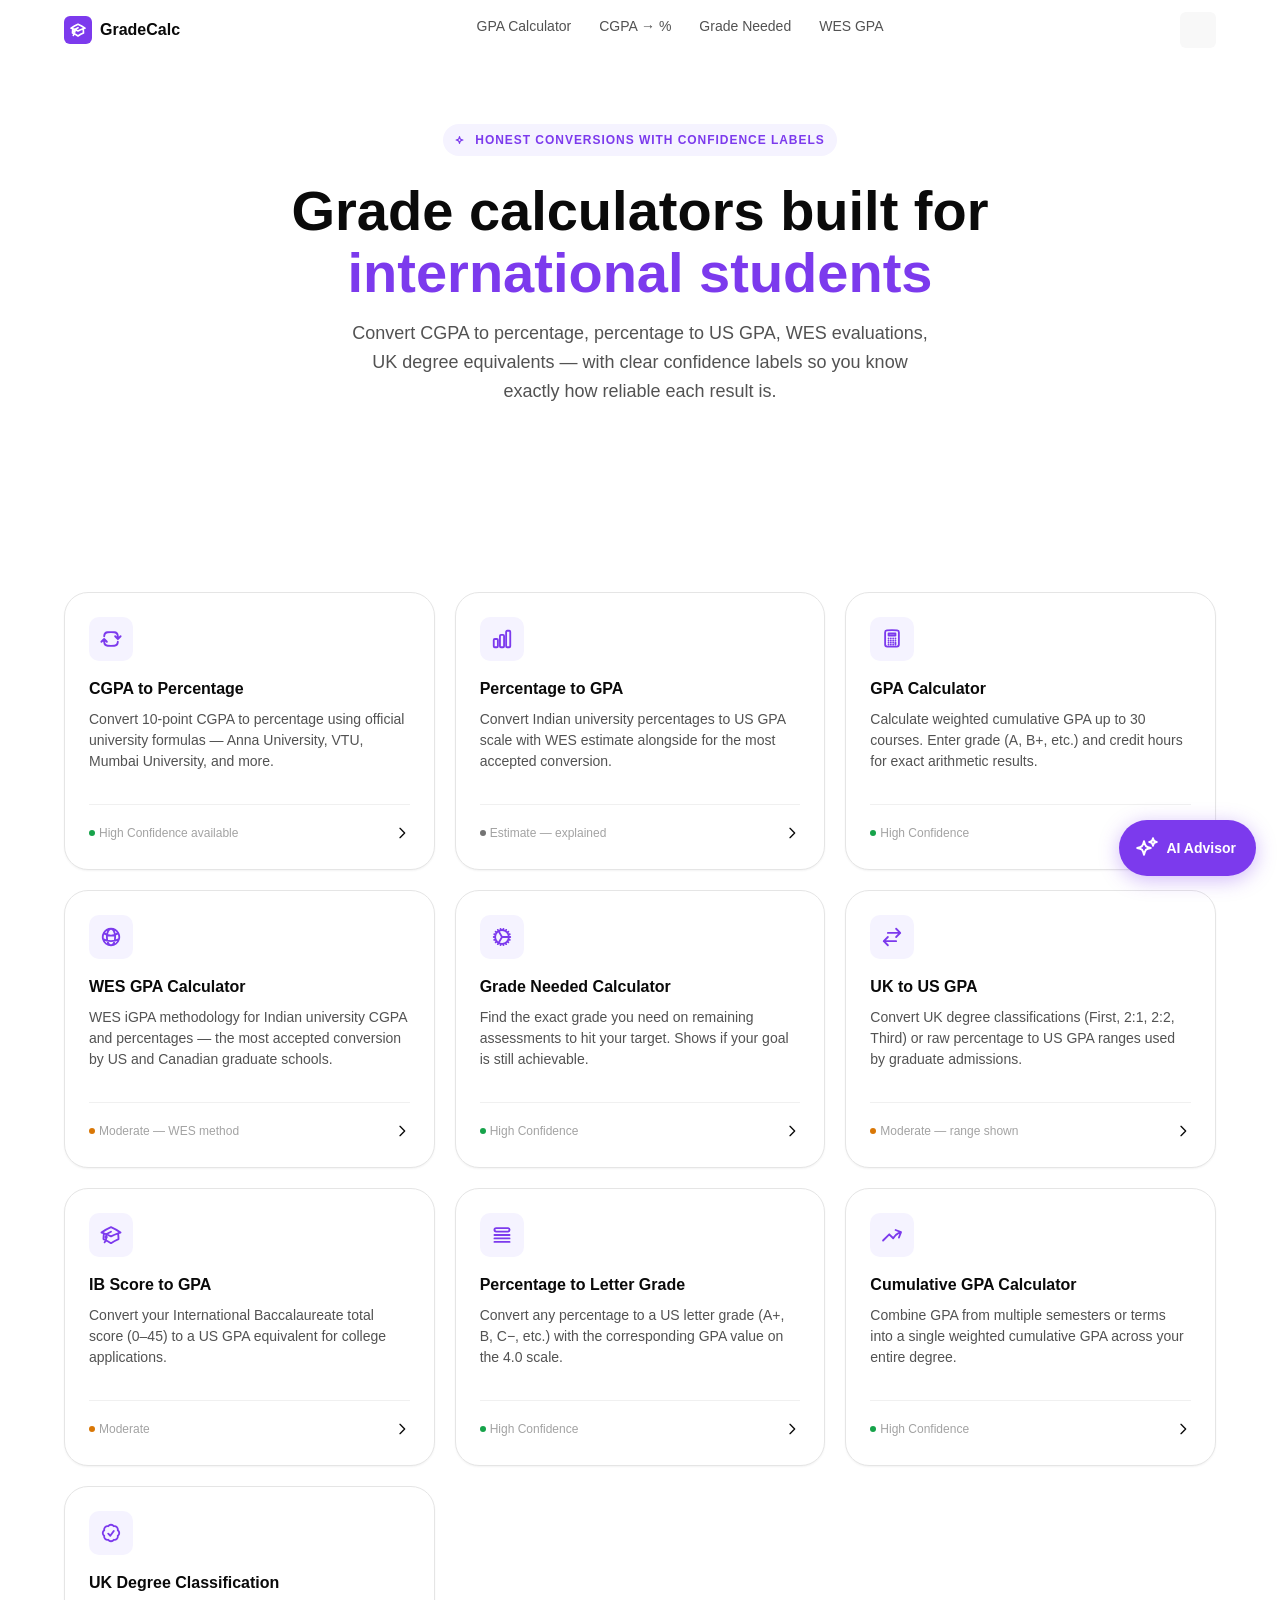
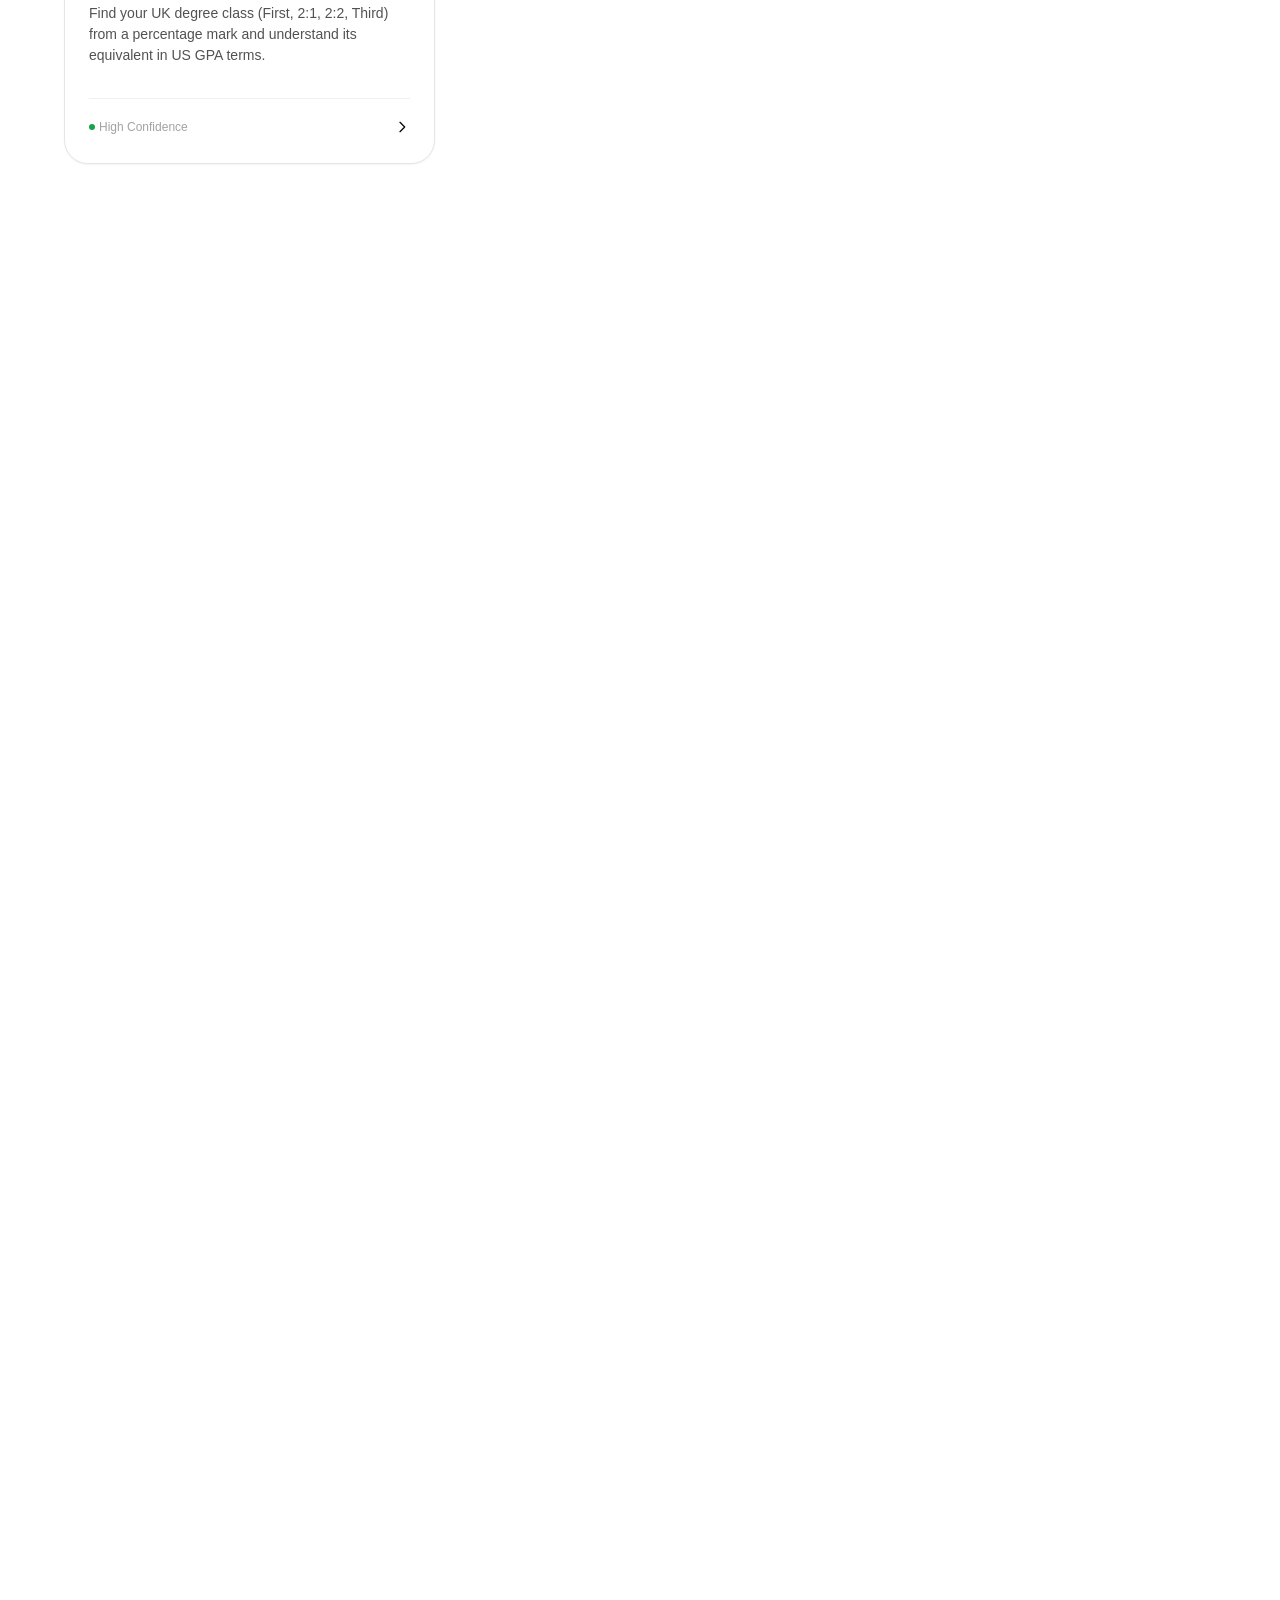
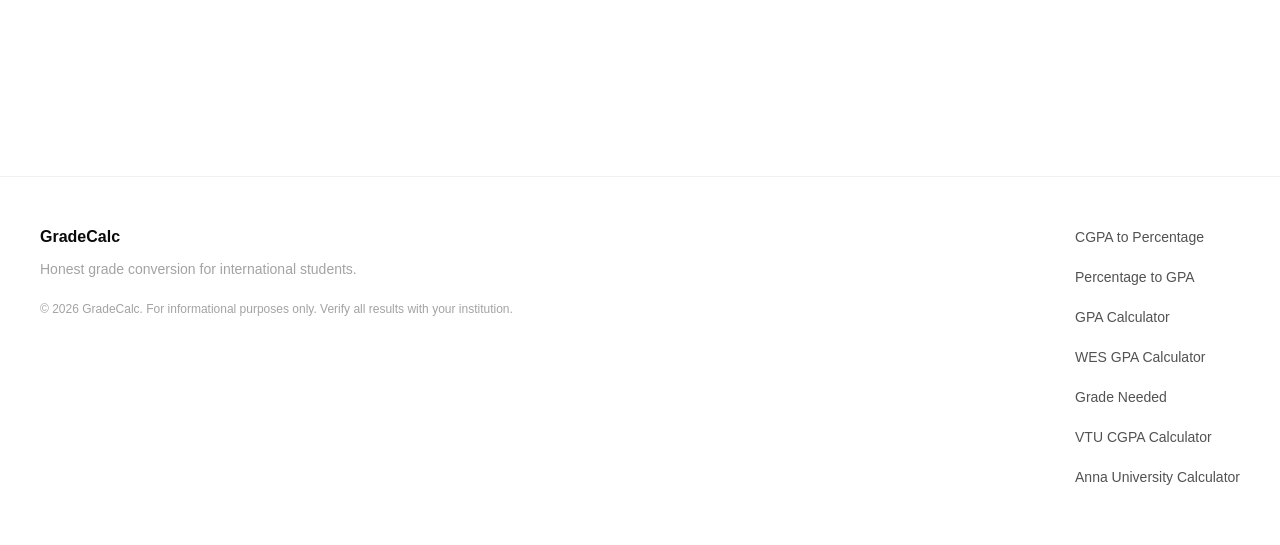
==== commit d19a7e8b: "add bing webmaster verification tag to all pages" ====
--- a/index.html
+++ b/index.html
@@ -2,14 +2,16 @@
 <html lang="en" data-page="home">
 <head>
   <meta charset="UTF-8">
+    <meta name="google-site-verification" content="CssxPSFBASkIHlADn5yYjrQ2UAVMNCqcTbz76W9akkU" />
+    <meta name="msvalidate.01" content="DDA20E6E8FFF1E38FF1DE0ED6A67CBF7" />
   <meta name="viewport" content="width=device-width, initial-scale=1.0">
   <title>Grade Calculator — GPA & CGPA Converter for Students</title>
   <meta name="description" content="Free grade calculators for international students: CGPA to percentage, percentage to GPA, WES GPA, UK degree conversion — all with honest confidence labels.">
-  <link rel="canonical" href="https://YOURDOMAIN.com/">
+  <link rel="canonical" href="https://gradecalc-phi.vercel.app/">
 
   <!-- Open Graph -->
   <meta property="og:type"        content="website">
-  <meta property="og:url"         content="https://YOURDOMAIN.com/">
+  <meta property="og:url"         content="https://gradecalc-phi.vercel.app/">
   <meta property="og:title"       content="Grade Calculator — GPA & CGPA Converter for Students">
   <meta property="og:description" content="Free grade calculators for international students: CGPA to percentage, percentage to GPA, WES GPA, UK degree conversion — all with honest confidence labels.">
 
@@ -24,11 +26,11 @@
     "@context": "https://schema.org",
     "@type": "WebSite",
     "name": "GradeCalc",
-    "url": "https://YOURDOMAIN.com/",
+    "url": "https://gradecalc-phi.vercel.app/",
     "description": "Free grade conversion calculators for international students applying to US and UK universities.",
     "potentialAction": {
       "@type": "SearchAction",
-      "target": "https://YOURDOMAIN.com/?q={search_term_string}",
+      "target": "https://gradecalc-phi.vercel.app/?q={search_term_string}",
       "query-input": "required name=search_term_string"
     }
   }
--- a/css/components.css
+++ b/css/components.css
@@ -523,15 +523,17 @@
   transition: transform var(--transition-base);
 }
 
-.faq-item.open .faq-question__chevron { transform: rotate(180deg); }
+.faq-item.open .faq-question__chevron,
+.faq-question[aria-expanded="true"] .faq-question__chevron { transform: rotate(180deg); }
 
 .faq-answer {
   max-height: 0;
   overflow: hidden;
-  transition: max-height var(--transition-slow);
-}
-
-.faq-item.open .faq-answer { max-height: 600px; }
+  transition: max-height 350ms ease;
+}
+
+.faq-item.open .faq-answer,
+.faq-question[aria-expanded="true"] + .faq-answer { max-height: 600px; }
 
 .faq-answer__content {
   padding-bottom: var(--space-5);
